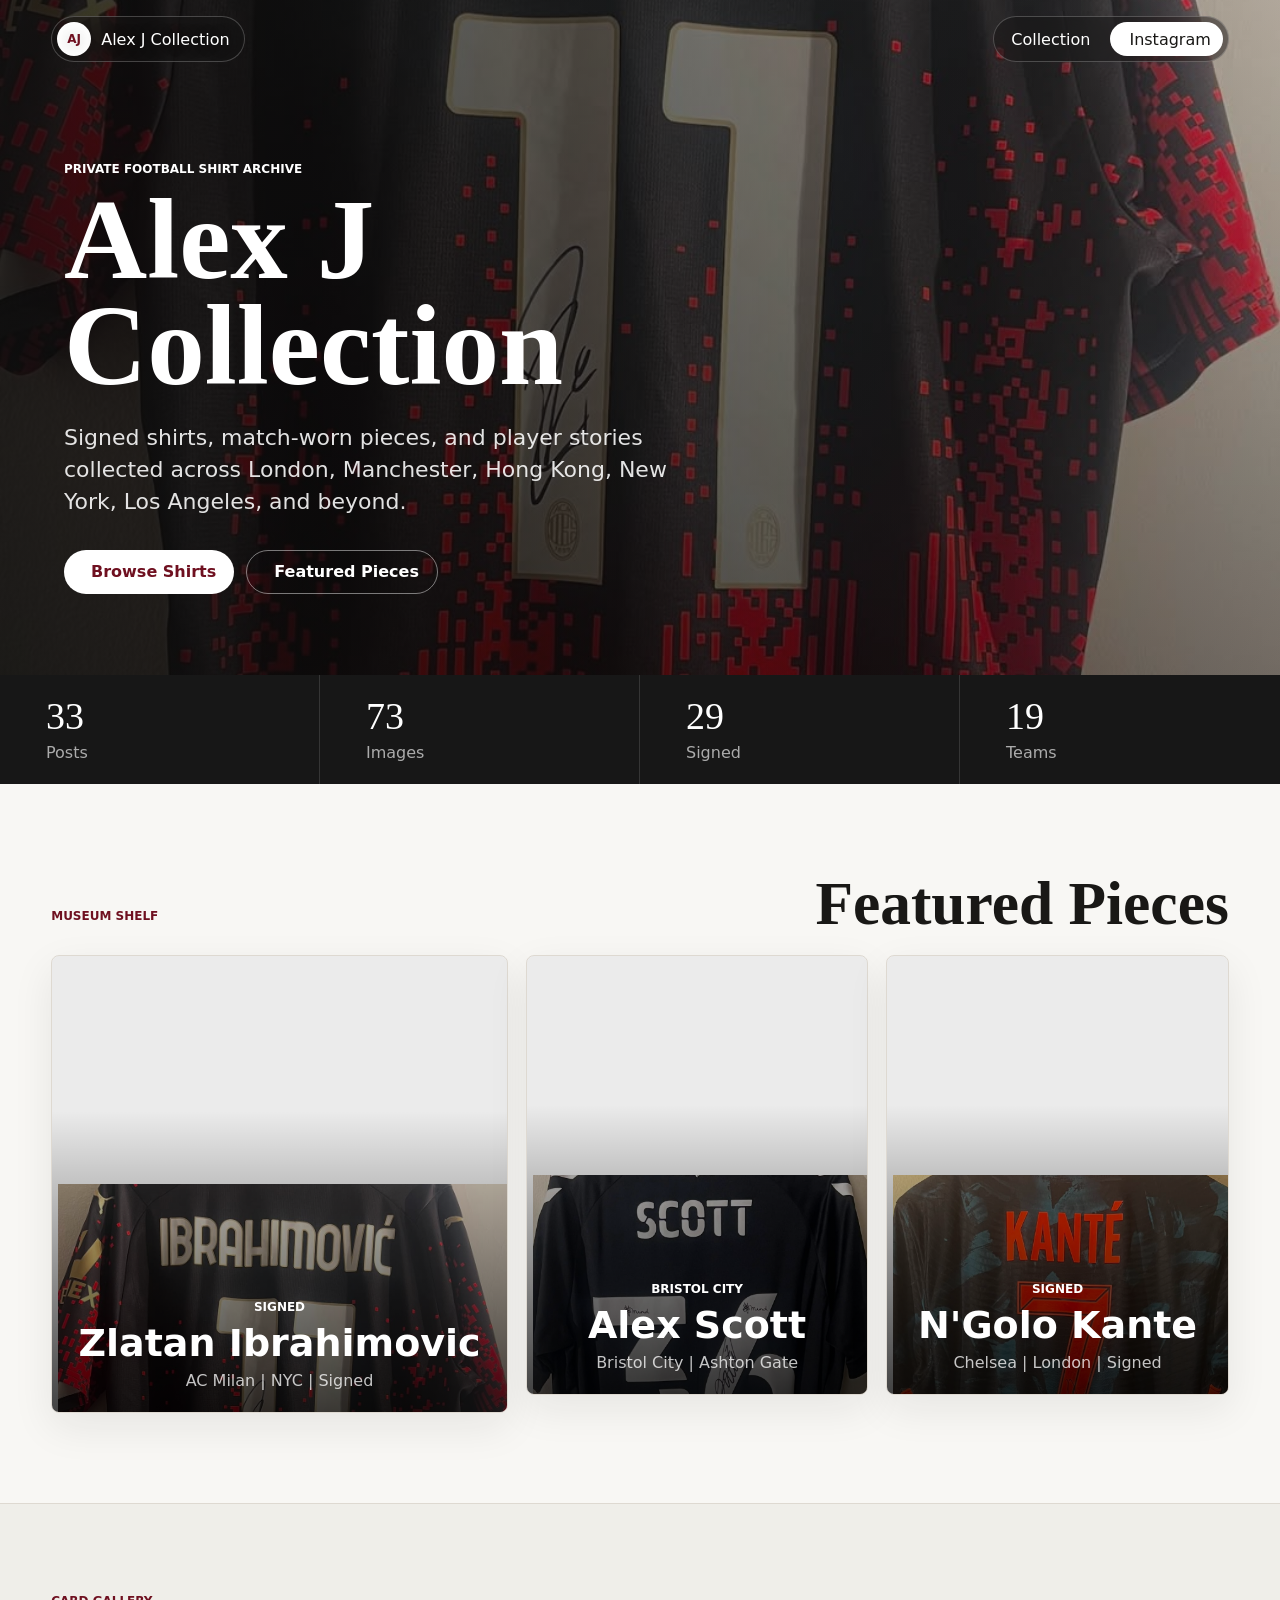
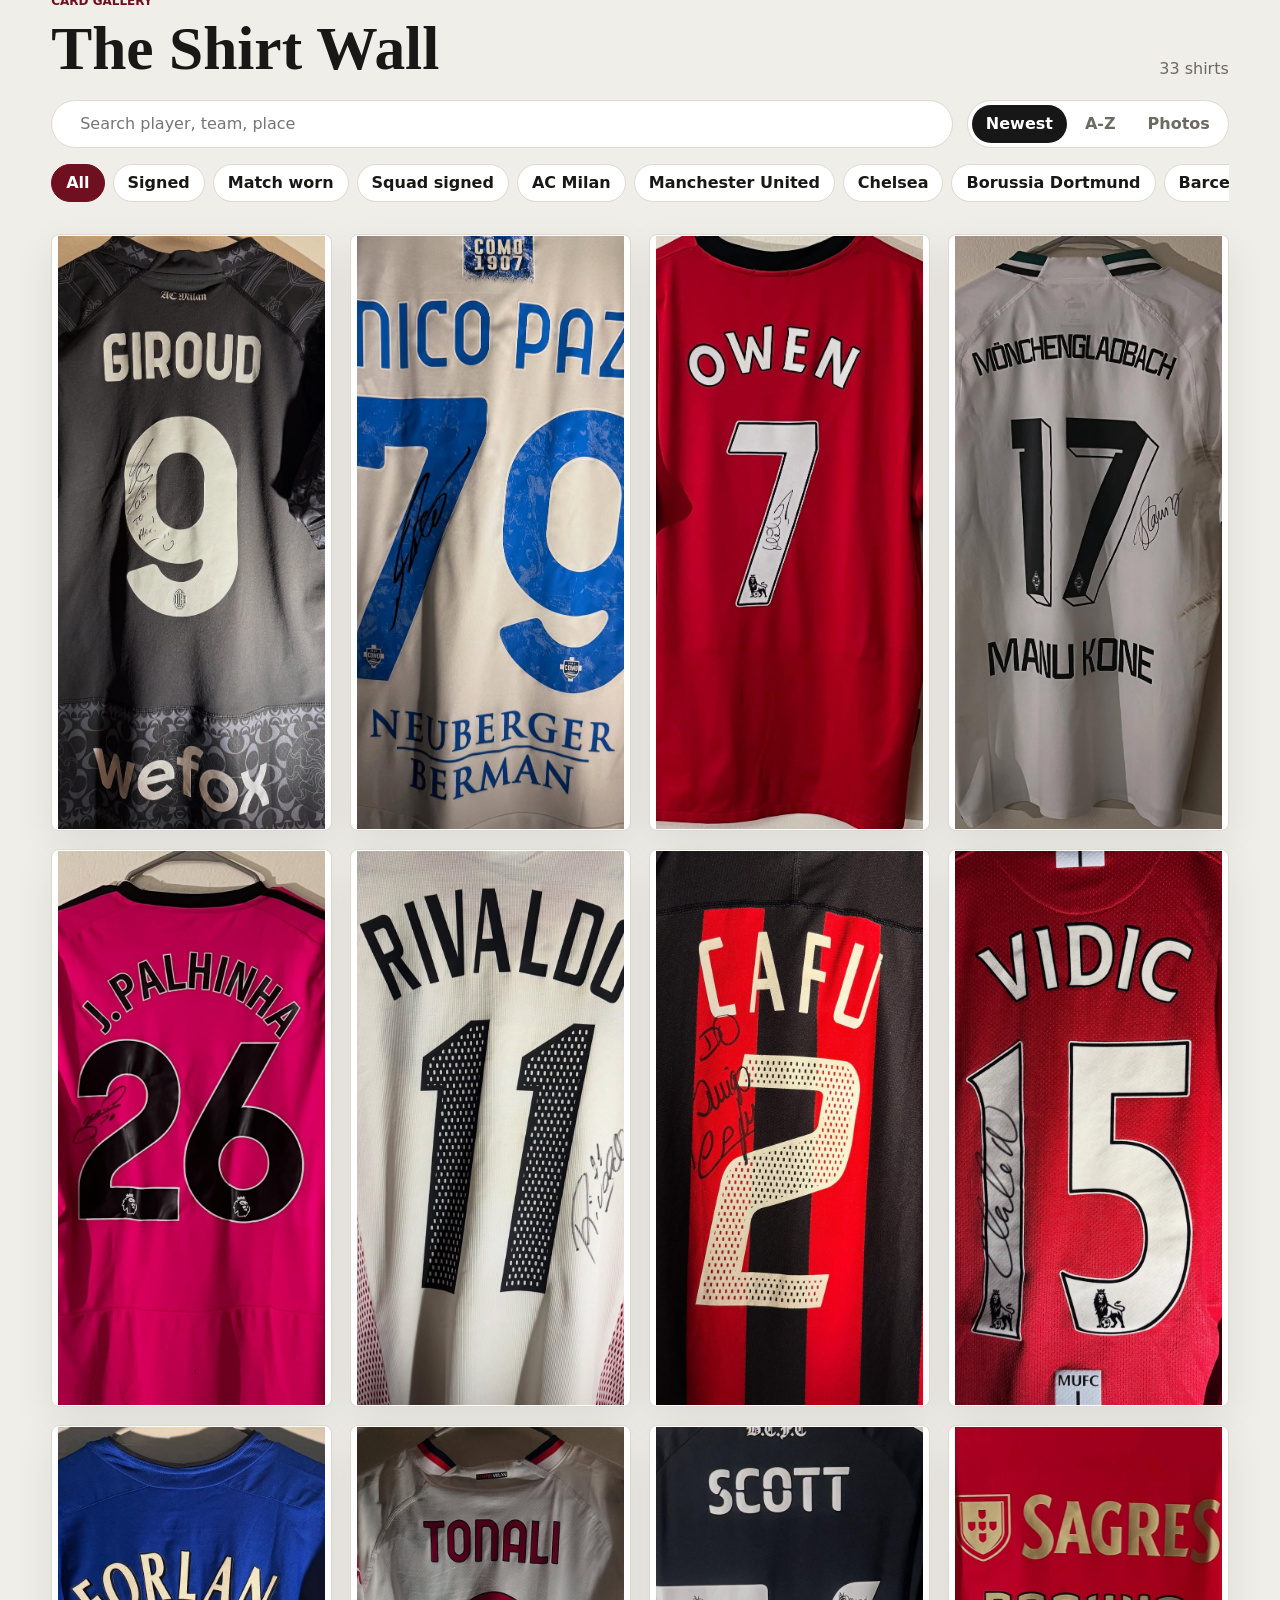
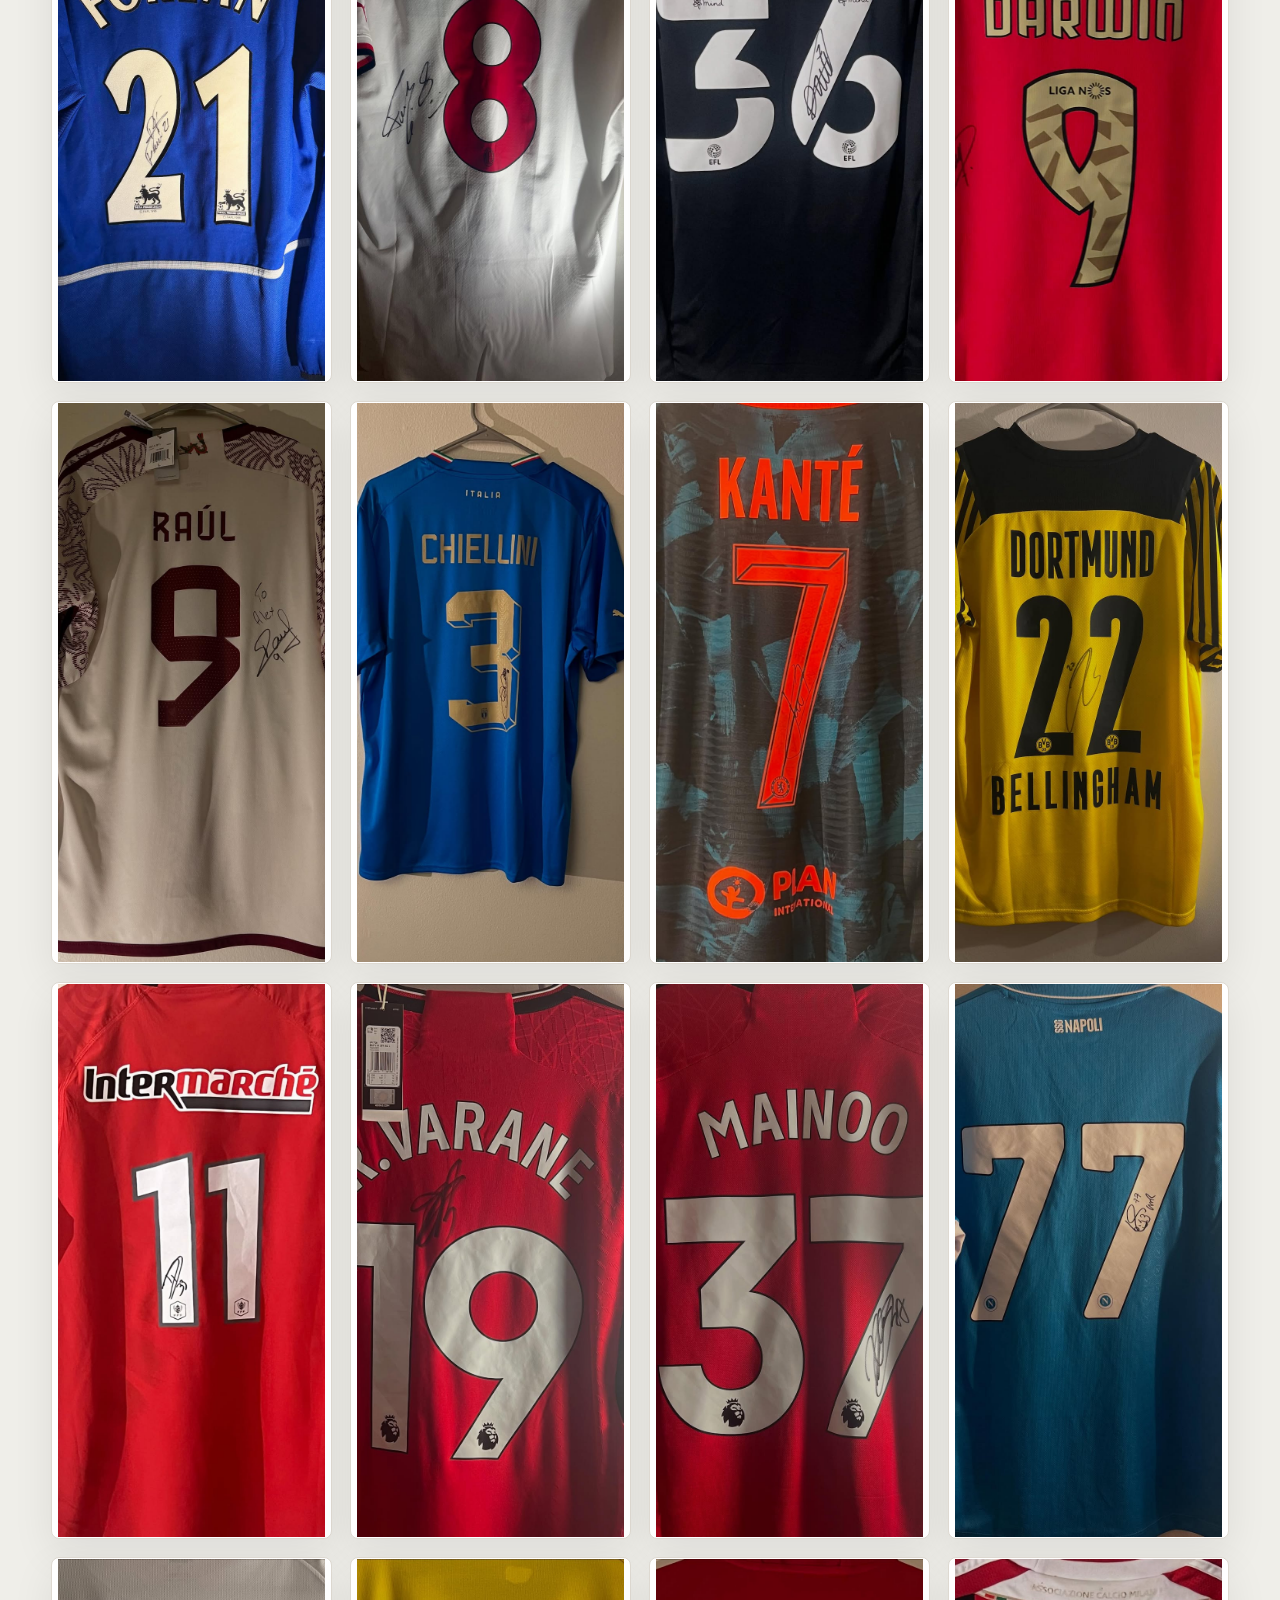
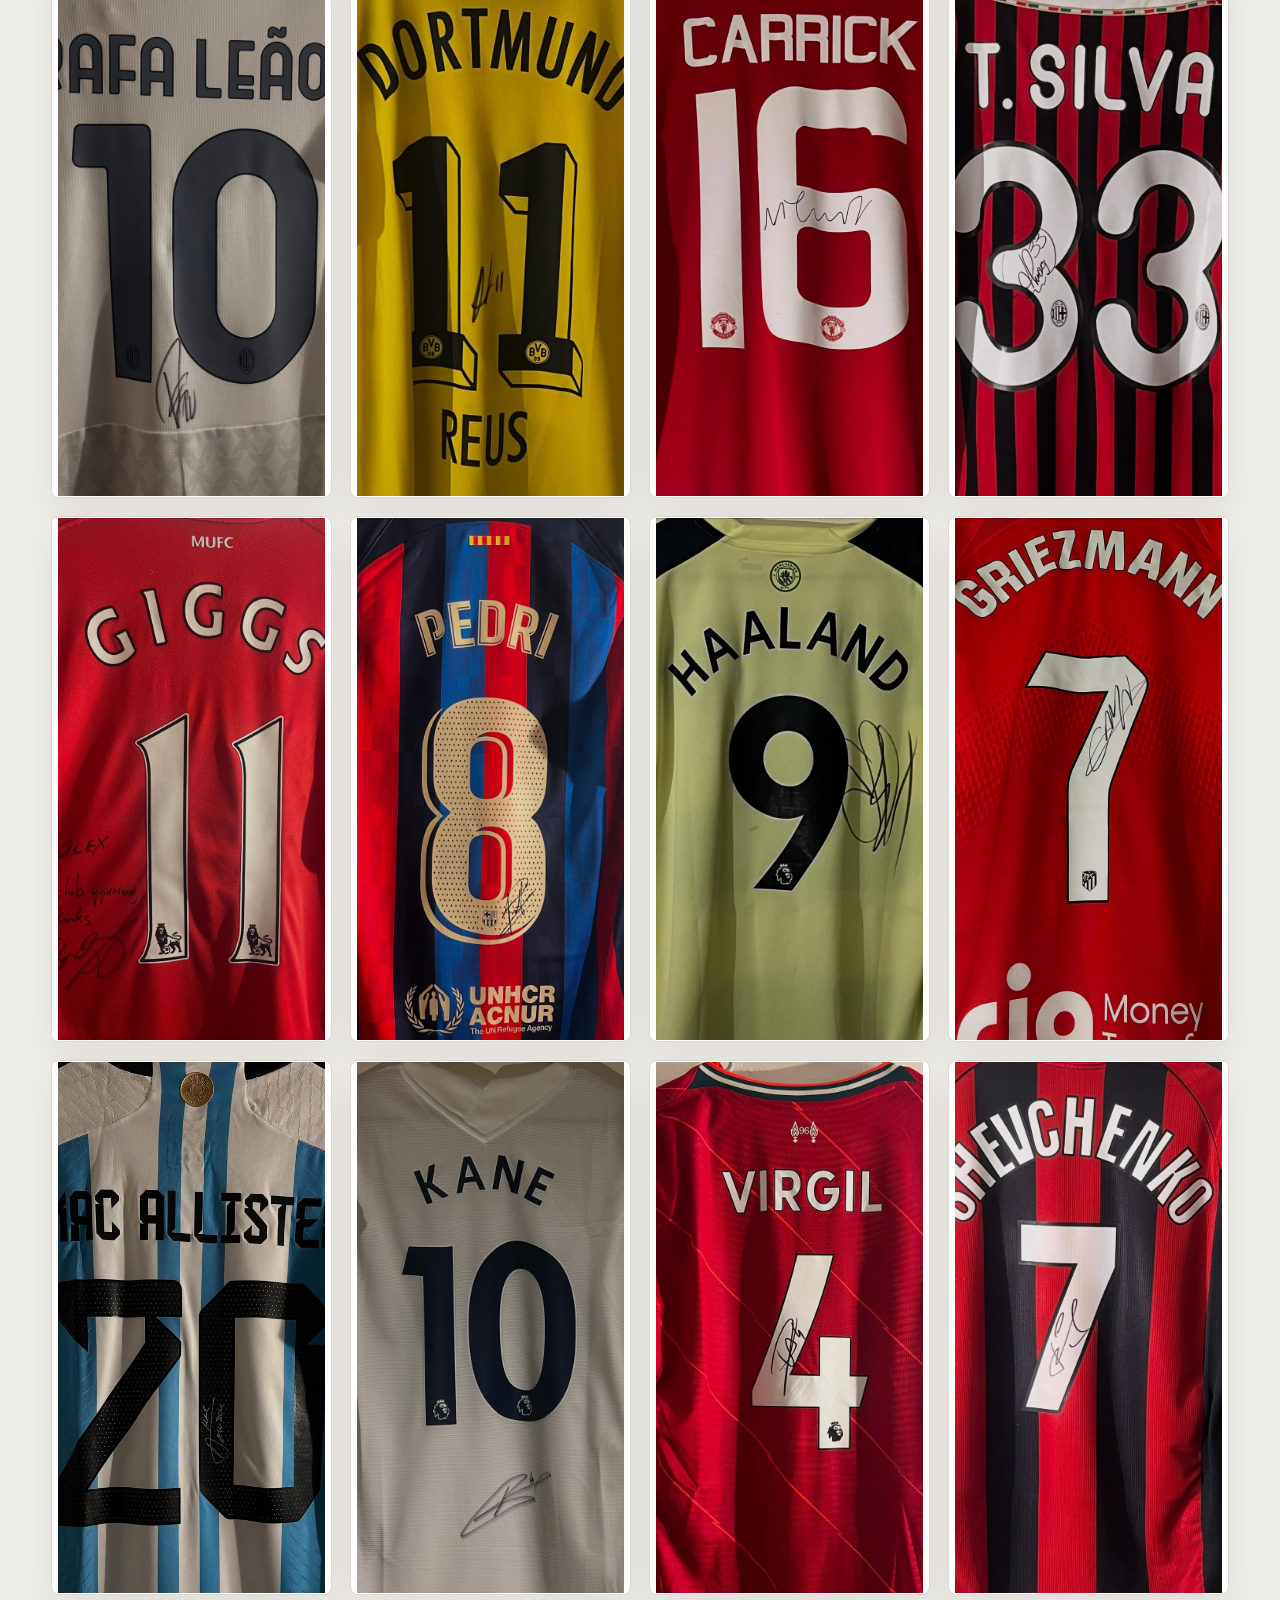
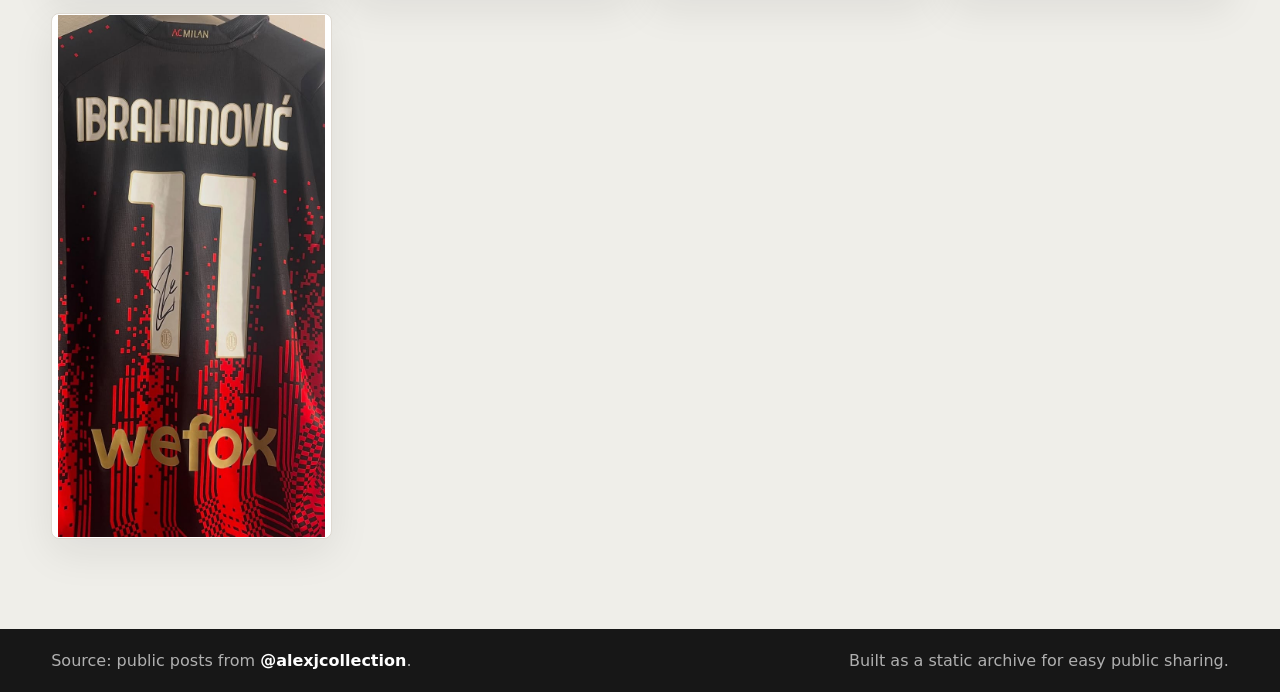
==== index.html @ 33c58940 "Add files via upload" ====
<!doctype html>
<html lang="en">
  <head>
    <meta charset="utf-8">
    <meta name="viewport" content="width=device-width, initial-scale=1">
    <title>Alex J Collection</title>
    <meta name="description" content="A private football shirt collection archive for Alex J Collection.">
    <meta name="theme-color" content="#171717">
    <meta property="og:type" content="website">
    <meta property="og:title" content="Alex J Collection | Football Shirt Archive">
    <meta property="og:description" content="Signed shirts, match-worn pieces, and player stories from Alex J Collection.">
    <meta property="og:image" content="assets/media/DGNKPgGOX6g-01.jpg">
    <meta name="twitter:card" content="summary_large_image">
    <meta name="twitter:title" content="Alex J Collection | Football Shirt Archive">
    <meta name="twitter:description" content="Signed shirts, match-worn pieces, and player stories from Alex J Collection.">
    <meta name="twitter:image" content="assets/media/DGNKPgGOX6g-01.jpg">
    <link rel="preconnect" href="https://unpkg.com">
    <link rel="stylesheet" href="styles.css?v=20260522d">
  </head>
  <body>
    <header class="site-header" aria-label="Site navigation">
      <a class="brand" href="#top" aria-label="Alex J Collection home">
        <span class="brand-mark">AJ</span>
        <span>Alex J Collection</span>
      </a>
      <nav class="header-actions" aria-label="Primary">
        <a href="#collection">Collection</a>
        <a class="source-link" href="https://www.instagram.com/alexjcollection/" target="_blank" rel="noreferrer">
          <i data-lucide="instagram" aria-hidden="true"></i>
          <span class="source-label">Instagram</span>
          <span class="source-short">IG</span>
        </a>
      </nav>
    </header>

    <main id="top">
      <section class="hero" aria-labelledby="hero-title">
        <img class="hero-image" src="assets/media/DGNKPgGOX6g-01.jpg" alt="Signed Zlatan Ibrahimovic AC Milan shirt">
        <div class="hero-shade" aria-hidden="true"></div>
        <div class="hero-content">
          <p class="eyebrow">Private football shirt archive</p>
          <h1 id="hero-title"><span>Alex J</span> <span>Collection</span></h1>
          <p class="hero-copy">Signed shirts, match-worn pieces, and player stories collected across London, Manchester, Hong Kong, New York, Los Angeles, and beyond.</p>
          <div class="hero-actions" aria-label="Hero actions">
            <a class="primary-action" href="#collection">
              <i data-lucide="layout-grid" aria-hidden="true"></i>
              Browse Shirts
            </a>
            <a class="secondary-action" href="#featured">
              <i data-lucide="sparkles" aria-hidden="true"></i>
              Featured Pieces
            </a>
          </div>
        </div>
      </section>

      <section class="stats-band" aria-label="Collection overview">
        <div class="stat">
          <span id="statPosts">33</span>
          <p>Posts</p>
        </div>
        <div class="stat">
          <span id="statImages">73</span>
          <p>Images</p>
        </div>
        <div class="stat">
          <span id="statSigned">0</span>
          <p>Signed</p>
        </div>
        <div class="stat">
          <span id="statClubs">0</span>
          <p>Teams</p>
        </div>
      </section>

      <section id="featured" class="featured-section" aria-labelledby="featured-title">
        <div class="section-heading">
          <p class="eyebrow">Museum shelf</p>
          <h2 id="featured-title">Featured Pieces</h2>
        </div>
        <div id="featuredGrid" class="featured-grid"></div>
      </section>

      <section id="collection" class="collection-section" aria-labelledby="collection-title">
        <div class="collection-heading">
          <div>
            <p class="eyebrow">Card gallery</p>
            <h2 id="collection-title">The Shirt Wall</h2>
          </div>
          <p id="resultCount" class="result-count"></p>
        </div>

        <div class="toolbar" aria-label="Collection filters">
          <label class="search-box" for="searchInput">
            <i data-lucide="search" aria-hidden="true"></i>
            <input id="searchInput" type="search" autocomplete="off" placeholder="Search player, team, place">
          </label>
          <div class="sort-control" aria-label="Sort collection">
            <button class="sort-button active" type="button" data-sort="newest">Newest</button>
            <button class="sort-button" type="button" data-sort="player">A-Z</button>
            <button class="sort-button" type="button" data-sort="photos">Photos</button>
          </div>
        </div>

        <div id="filterRail" class="filter-rail" aria-label="Filter by tag"></div>
        <div id="cardsGrid" class="cards-grid" aria-live="polite"></div>
      </section>
    </main>

    <footer class="site-footer">
      <p>Source: public posts from <a href="https://www.instagram.com/alexjcollection/" target="_blank" rel="noreferrer">@alexjcollection</a>.</p>
      <p>Built as a static archive for easy public sharing.</p>
    </footer>

    <dialog id="detailDialog" class="detail-dialog" aria-labelledby="dialogTitle">
      <button class="dialog-close" type="button" aria-label="Close detail">
        <i data-lucide="x" aria-hidden="true"></i>
      </button>
      <div class="dialog-layout">
        <div class="dialog-gallery">
          <button class="gallery-button previous" type="button" aria-label="Previous image">
            <i data-lucide="chevron-left" aria-hidden="true"></i>
          </button>
          <img id="dialogImage" src="" alt="">
          <button class="gallery-button next" type="button" aria-label="Next image">
            <i data-lucide="chevron-right" aria-hidden="true"></i>
          </button>
          <div id="thumbRail" class="thumb-rail" aria-label="Image thumbnails"></div>
        </div>
        <article class="dialog-copy">
          <p id="dialogDate" class="eyebrow"></p>
          <h2 id="dialogTitle"></h2>
          <p id="dialogMeta" class="dialog-meta"></p>
          <p id="dialogCaption" class="dialog-caption"></p>
          <div id="dialogTags" class="tag-list"></div>
          <a id="dialogLink" class="primary-action dark" href="#" target="_blank" rel="noreferrer">
            <i data-lucide="external-link" aria-hidden="true"></i>
            Open Original Post
          </a>
        </article>
      </div>
    </dialog>

    <script src="https://unpkg.com/lucide@latest/dist/umd/lucide.min.js"></script>
    <script type="module" src="app.js?v=20260522d"></script>
  </body>
</html>
---- styles.css ----
:root {
  color-scheme: light;
  --paper: #f8f7f4;
  --ink: #191816;
  --muted: #6d6a63;
  --line: #ded9d1;
  --panel: #ffffff;
  --charcoal: #171717;
  --red: #9f1d2c;
  --red-dark: #6f1020;
  --green: #155e4b;
  --blue: #234c78;
  --gold: #b08537;
  --shadow: 0 20px 60px rgba(20, 20, 20, 0.13);
}

* {
  box-sizing: border-box;
}

html {
  scroll-behavior: smooth;
}

html,
body {
  overflow-x: hidden;
}

body {
  margin: 0;
  background: var(--paper);
  color: var(--ink);
  font-family: Inter, ui-sans-serif, system-ui, -apple-system, BlinkMacSystemFont, "Segoe UI", sans-serif;
  letter-spacing: 0;
}

body.dialog-open {
  overflow: hidden;
}

img {
  display: block;
  max-width: 100%;
}

button,
input,
a {
  font: inherit;
}

button,
a {
  -webkit-tap-highlight-color: transparent;
}

.site-header {
  align-items: center;
  display: flex;
  gap: 18px;
  justify-content: space-between;
  left: 0;
  padding: 16px clamp(18px, 4vw, 54px);
  position: fixed;
  right: 0;
  top: 0;
  transition: background 180ms ease, box-shadow 180ms ease;
  width: 100%;
  z-index: 20;
}

.brand,
.header-actions {
  align-items: center;
  display: flex;
}

.brand {
  background: rgba(20, 20, 20, 0.42);
  border: 1px solid rgba(255, 255, 255, 0.22);
  border-radius: 999px;
  color: #fff;
  gap: 10px;
  min-height: 46px;
  padding: 5px 14px 5px 5px;
  text-decoration: none;
  text-shadow: 0 1px 16px rgba(0, 0, 0, 0.35);
  backdrop-filter: blur(18px);
}

.brand-mark {
  align-items: center;
  background: #fff;
  border-radius: 50%;
  color: var(--red-dark);
  display: inline-flex;
  font-size: 12px;
  font-weight: 900;
  height: 34px;
  justify-content: center;
  letter-spacing: 0;
  width: 34px;
}

.header-actions {
  background: rgba(20, 20, 20, 0.42);
  border: 1px solid rgba(255, 255, 255, 0.22);
  border-radius: 999px;
  gap: 8px;
  padding: 5px;
  backdrop-filter: blur(18px);
}

.header-actions a {
  align-items: center;
  border-radius: 999px;
  color: #fff;
  display: inline-flex;
  gap: 7px;
  min-height: 34px;
  padding: 0 12px;
  text-decoration: none;
  white-space: nowrap;
}

.header-actions svg,
.primary-action svg,
.secondary-action svg,
.search-box svg,
.dialog-close svg,
.gallery-button svg {
  height: 18px;
  width: 18px;
}

.source-link {
  background: #fff;
  color: var(--ink) !important;
}

.source-short {
  display: none;
}

.site-header.is-scrolled {
  background: rgba(248, 247, 244, 0.86);
  box-shadow: 0 10px 34px rgba(20, 20, 20, 0.08);
  backdrop-filter: blur(18px);
}

.site-header.is-scrolled .brand {
  background: rgba(255, 255, 255, 0.84);
  border-color: var(--line);
  color: var(--ink);
  text-shadow: none;
}

.site-header.is-scrolled .brand-mark {
  background: var(--red-dark);
  color: #fff;
}

.site-header.is-scrolled .header-actions {
  background: rgba(255, 255, 255, 0.84);
  border-color: var(--line);
}

.site-header.is-scrolled .header-actions a {
  color: var(--ink);
}

.site-header.is-scrolled .source-link {
  background: var(--charcoal);
  color: #fff !important;
}

.hero {
  min-height: 74vh;
  overflow: hidden;
  position: relative;
}

.hero-image {
  height: 100%;
  inset: 0;
  object-fit: cover;
  object-position: center;
  position: absolute;
  width: 100%;
}

.hero-shade {
  background:
    linear-gradient(90deg, rgba(11, 12, 12, 0.82) 0%, rgba(11, 12, 12, 0.58) 42%, rgba(11, 12, 12, 0.18) 100%),
    linear-gradient(0deg, rgba(11, 12, 12, 0.42), rgba(11, 12, 12, 0.08));
  inset: 0;
  position: absolute;
}

.hero-content {
  color: #fff;
  max-width: 760px;
  padding: clamp(118px, 18vh, 190px) clamp(22px, 5vw, 72px) clamp(52px, 9vh, 94px);
  position: relative;
  width: 100%;
  z-index: 1;
}

.eyebrow {
  color: inherit;
  font-size: 12px;
  font-weight: 800;
  letter-spacing: 0;
  margin: 0 0 10px;
  text-transform: uppercase;
}

.hero h1 {
  font-family: Georgia, "Times New Roman", serif;
  font-size: clamp(52px, 9vw, 118px);
  font-weight: 700;
  letter-spacing: 0;
  line-height: 0.92;
  margin: 0;
  max-width: 720px;
}

.hero h1 span {
  display: block;
}

.hero-copy {
  color: rgba(255, 255, 255, 0.88);
  font-size: clamp(17px, 2.2vw, 22px);
  line-height: 1.45;
  margin: 24px 0 0;
  max-width: 650px;
}

.hero-actions {
  display: flex;
  flex-wrap: wrap;
  gap: 12px;
  margin-top: 32px;
}

.primary-action,
.secondary-action {
  align-items: center;
  border-radius: 999px;
  display: inline-flex;
  font-weight: 800;
  gap: 9px;
  justify-content: center;
  min-height: 44px;
  padding: 0 18px;
  text-decoration: none;
}

.primary-action {
  background: #fff;
  color: var(--red-dark);
}

.primary-action.dark {
  background: var(--charcoal);
  color: #fff;
  margin-top: 18px;
  width: fit-content;
}

.secondary-action {
  border: 1px solid rgba(255, 255, 255, 0.45);
  color: #fff;
}

.stats-band {
  background: var(--charcoal);
  color: #fff;
  display: grid;
  grid-template-columns: repeat(4, 1fr);
  min-height: 106px;
}

.stat {
  border-right: 1px solid rgba(255, 255, 255, 0.13);
  padding: 22px clamp(18px, 4vw, 46px);
}

.stat:last-child {
  border-right: 0;
}

.stat span {
  color: #fff;
  display: block;
  font-family: Georgia, "Times New Roman", serif;
  font-size: 38px;
  line-height: 1;
}

.stat p {
  color: rgba(255, 255, 255, 0.64);
  margin: 8px 0 0;
}

.featured-section,
.collection-section {
  padding: clamp(52px, 7vw, 90px) clamp(18px, 4vw, 54px);
}

.section-heading,
.collection-heading {
  align-items: end;
  display: flex;
  gap: 22px;
  justify-content: space-between;
  margin: 0 auto 22px;
  max-width: 1260px;
}

.section-heading .eyebrow,
.collection-heading .eyebrow {
  color: var(--red-dark);
}

h2 {
  font-family: Georgia, "Times New Roman", serif;
  font-size: clamp(34px, 4.8vw, 64px);
  line-height: 0.98;
  margin: 0;
}

.featured-grid {
  display: grid;
  gap: 18px;
  grid-template-columns: 1.2fr 0.9fr 0.9fr;
  margin: 0 auto;
  max-width: 1260px;
}

.featured-card,
.shirt-card {
  background: var(--panel);
  border: 1px solid var(--line);
  border-radius: 8px;
  box-shadow: 0 14px 42px rgba(25, 24, 22, 0.08);
  cursor: pointer;
  overflow: hidden;
  position: relative;
  transition: transform 180ms ease, box-shadow 180ms ease, border-color 180ms ease;
}

.featured-card:hover,
.shirt-card:hover,
.featured-card:focus-visible,
.shirt-card:focus-visible {
  border-color: rgba(159, 29, 44, 0.45);
  box-shadow: var(--shadow);
  transform: translateY(-3px);
}

.featured-card {
  min-height: 440px;
}

.featured-card:first-child {
  grid-row: span 2;
}

.featured-card img {
  height: 100%;
  object-fit: cover;
  position: absolute;
  width: 100%;
}

.featured-overlay {
  background: linear-gradient(0deg, rgba(0, 0, 0, 0.74), rgba(0, 0, 0, 0.08) 66%);
  color: #fff;
  inset: 0;
  padding: 22px;
  position: absolute;
  display: flex;
  flex-direction: column;
  justify-content: end;
}

.featured-overlay h3 {
  font-size: clamp(24px, 3.2vw, 38px);
  letter-spacing: 0;
  line-height: 1.03;
  margin: 0;
}

.featured-overlay p {
  color: rgba(255, 255, 255, 0.76);
  margin: 8px 0 0;
}

.collection-section {
  background: #efeee9;
  border-top: 1px solid var(--line);
}

.result-count {
  color: var(--muted);
  margin: 0;
}

.toolbar {
  align-items: center;
  display: grid;
  gap: 14px;
  grid-template-columns: minmax(240px, 1fr) auto;
  margin: 0 auto 16px;
  max-width: 1260px;
}

.search-box {
  align-items: center;
  background: #fff;
  border: 1px solid var(--line);
  border-radius: 999px;
  display: flex;
  gap: 10px;
  min-height: 48px;
  padding: 0 16px;
}

.search-box svg {
  color: var(--muted);
  flex: 0 0 auto;
}

.search-box input {
  background: transparent;
  border: 0;
  color: var(--ink);
  min-width: 0;
  outline: 0;
  width: 100%;
}

.sort-control {
  background: #fff;
  border: 1px solid var(--line);
  border-radius: 999px;
  display: flex;
  gap: 4px;
  padding: 4px;
}

.sort-button,
.filter-chip {
  border: 0;
  cursor: pointer;
  font-weight: 800;
}

.sort-button {
  background: transparent;
  border-radius: 999px;
  color: var(--muted);
  min-height: 38px;
  padding: 0 14px;
  white-space: nowrap;
}

.sort-button.active {
  background: var(--charcoal);
  color: #fff;
}

.filter-rail {
  display: flex;
  gap: 8px;
  margin: 0 auto 24px;
  max-width: 1260px;
  overflow-x: auto;
  padding-bottom: 8px;
  scrollbar-width: thin;
}

.filter-chip {
  background: #fff;
  border: 1px solid var(--line);
  border-radius: 999px;
  color: var(--ink);
  flex: 0 0 auto;
  min-height: 38px;
  padding: 0 14px;
}

.filter-chip.active {
  background: var(--red-dark);
  border-color: var(--red-dark);
  color: #fff;
}

.cards-grid {
  display: grid;
  gap: 18px;
  grid-template-columns: repeat(4, minmax(0, 1fr));
  margin: 0 auto;
  max-width: 1260px;
}

.shirt-card {
  text-align: left;
}

.card-image {
  aspect-ratio: 4 / 5;
  background: #ddd;
  overflow: hidden;
}

.card-image img {
  height: 100%;
  object-fit: cover;
  width: 100%;
}

.card-copy {
  display: grid;
  gap: 10px;
  min-height: 188px;
  padding: 16px;
}

.card-kicker {
  align-items: center;
  color: var(--muted);
  display: flex;
  font-size: 12px;
  font-weight: 800;
  justify-content: space-between;
  text-transform: uppercase;
}

.card-copy h3 {
  font-size: 20px;
  line-height: 1.1;
  margin: 0;
  overflow-wrap: anywhere;
}

.card-meta {
  color: var(--muted);
  line-height: 1.35;
  margin: 0;
  min-height: 38px;
}

.tag-list {
  display: flex;
  flex-wrap: wrap;
  gap: 6px;
}

.tag {
  background: rgba(35, 76, 120, 0.1);
  border: 1px solid rgba(35, 76, 120, 0.18);
  border-radius: 999px;
  color: var(--blue);
  font-size: 12px;
  font-weight: 800;
  line-height: 1;
  padding: 7px 9px;
}

.tag.signed {
  background: rgba(159, 29, 44, 0.09);
  border-color: rgba(159, 29, 44, 0.22);
  color: var(--red-dark);
}

.tag.match {
  background: rgba(21, 94, 75, 0.09);
  border-color: rgba(21, 94, 75, 0.22);
  color: var(--green);
}

.detail-dialog {
  background: #fff;
  border: 0;
  border-radius: 8px;
  box-shadow: 0 30px 90px rgba(0, 0, 0, 0.28);
  color: var(--ink);
  max-height: min(860px, calc(100vh - 34px));
  max-width: min(1120px, calc(100vw - 34px));
  overflow: hidden;
  padding: 0;
  width: 100%;
}

.detail-dialog::backdrop {
  background: rgba(10, 10, 10, 0.65);
}

.dialog-close {
  align-items: center;
  background: rgba(255, 255, 255, 0.94);
  border: 1px solid var(--line);
  border-radius: 50%;
  color: var(--ink);
  cursor: pointer;
  display: inline-flex;
  height: 40px;
  justify-content: center;
  position: absolute;
  right: 14px;
  top: 14px;
  width: 40px;
  z-index: 4;
}

.dialog-layout {
  display: grid;
  grid-template-columns: minmax(0, 1.1fr) minmax(320px, 0.9fr);
}

.dialog-gallery {
  align-items: center;
  background: #111;
  display: flex;
  justify-content: center;
  min-height: 690px;
  overflow: hidden;
  position: relative;
}

.dialog-gallery img {
  height: 100%;
  max-height: min(760px, calc(100vh - 34px));
  object-fit: contain;
  width: 100%;
}

.gallery-button {
  align-items: center;
  background: rgba(255, 255, 255, 0.9);
  border: 0;
  border-radius: 50%;
  color: var(--ink);
  cursor: pointer;
  display: inline-flex;
  height: 42px;
  justify-content: center;
  position: absolute;
  top: 50%;
  transform: translateY(-50%);
  width: 42px;
  z-index: 3;
}

.gallery-button.previous {
  left: 14px;
}

.gallery-button.next {
  right: 14px;
}

.thumb-rail {
  bottom: 14px;
  display: flex;
  gap: 8px;
  left: 14px;
  max-width: calc(100% - 28px);
  overflow-x: auto;
  position: absolute;
  z-index: 3;
}

.thumb-rail button {
  border: 2px solid transparent;
  border-radius: 6px;
  cursor: pointer;
  height: 56px;
  min-width: 44px;
  overflow: hidden;
  padding: 0;
  width: 44px;
}

.thumb-rail button.active {
  border-color: #fff;
}

.thumb-rail img {
  height: 100%;
  object-fit: cover;
  width: 100%;
}

.dialog-copy {
  max-height: min(760px, calc(100vh - 34px));
  overflow-y: auto;
  padding: clamp(28px, 4vw, 46px);
}

.dialog-copy .eyebrow {
  color: var(--red-dark);
}

.dialog-copy h2 {
  font-size: clamp(30px, 4vw, 48px);
  line-height: 1;
  overflow-wrap: anywhere;
}

.dialog-meta {
  color: var(--muted);
  font-weight: 800;
  line-height: 1.45;
  margin: 16px 0;
}

.dialog-caption {
  color: #36342f;
  line-height: 1.62;
  white-space: pre-line;
}

.empty-state {
  align-items: center;
  border: 1px dashed var(--line);
  border-radius: 8px;
  color: var(--muted);
  display: flex;
  justify-content: center;
  min-height: 220px;
  text-align: center;
}

.site-footer {
  align-items: center;
  background: var(--charcoal);
  color: rgba(255, 255, 255, 0.66);
  display: flex;
  gap: 16px;
  justify-content: space-between;
  padding: 22px clamp(18px, 4vw, 54px);
}

.site-footer p {
  margin: 0;
}

.site-footer a {
  color: #fff;
  font-weight: 800;
  text-decoration: none;
}

@media (max-width: 1040px) {
  .featured-grid,
  .cards-grid {
    grid-template-columns: repeat(3, minmax(0, 1fr));
  }

  .featured-card:first-child {
    grid-column: span 2;
  }
}

@media (max-width: 820px) {
  .site-header {
    padding: 12px 14px;
  }

  .brand span:last-child,
  .header-actions a:first-child {
    display: none;
  }

  .source-label {
    display: none;
  }

  .source-short {
    display: inline;
  }

  .hero {
    min-height: 67vh;
  }

  .hero-content {
    padding: 106px 20px 46px;
  }

  .hero h1 {
    font-size: 58px;
  }

  .stats-band {
    grid-template-columns: repeat(2, 1fr);
  }

  .stat {
    border-bottom: 1px solid rgba(255, 255, 255, 0.13);
  }

  .featured-grid,
  .cards-grid {
    grid-template-columns: repeat(2, minmax(0, 1fr));
  }

  .featured-card:first-child {
    grid-column: span 2;
  }

  .toolbar {
    grid-template-columns: 1fr;
  }

  .sort-control {
    justify-content: space-between;
  }

  .sort-button {
    flex: 1;
  }

  .dialog-layout {
    grid-template-columns: 1fr;
  }

  .dialog-gallery {
    min-height: 54vh;
  }

  .dialog-copy {
    max-height: none;
  }
}

@media (max-width: 560px) {
  .site-header,
  .hero,
  .hero-content {
    max-width: 100vw;
  }

  .site-header {
    left: 0;
    right: auto;
    width: 100vw;
  }

  .header-actions {
    display: none;
  }

  .hero-content {
    padding-left: 20px;
    padding-right: 20px;
    width: 100vw;
  }

  .hero h1 {
    font-size: 44px;
    max-width: calc(100vw - 40px);
  }

  .hero-copy {
    font-size: 16px;
    max-width: calc(100vw - 40px);
  }

  .hero-actions {
    align-items: stretch;
    flex-direction: column;
  }

  .primary-action,
  .secondary-action {
    width: 100%;
  }

  .featured-section,
  .collection-section {
    padding-left: 14px;
    padding-right: 14px;
  }

  .section-heading,
  .collection-heading {
    align-items: start;
    flex-direction: column;
  }

  .featured-grid,
  .cards-grid {
    grid-template-columns: 1fr;
  }

  .featured-card,
  .featured-card:first-child {
    grid-column: auto;
    min-height: 410px;
  }

  .card-copy {
    min-height: 162px;
  }

  .detail-dialog {
    max-height: calc(100vh - 16px);
    max-width: calc(100vw - 16px);
  }

  .dialog-gallery {
    min-height: 48vh;
  }

  .site-footer {
    align-items: flex-start;
    flex-direction: column;
  }
}
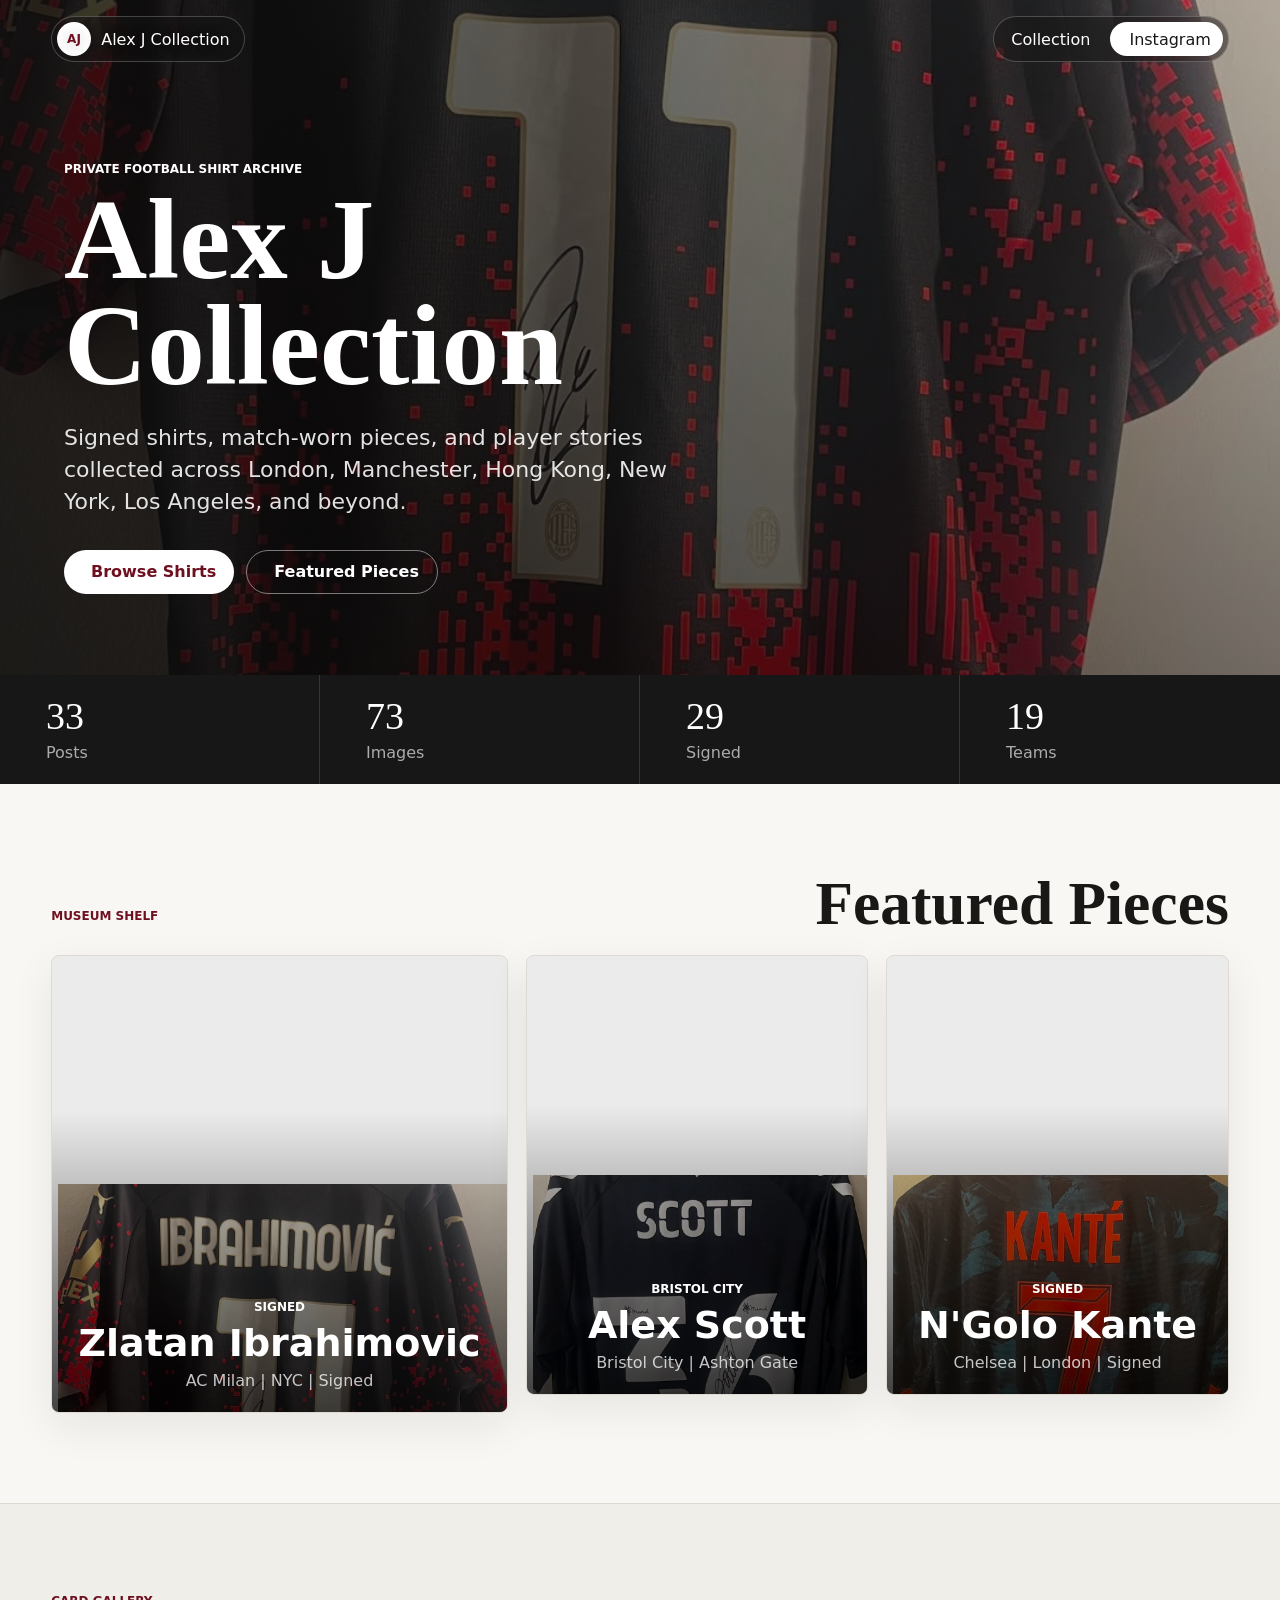
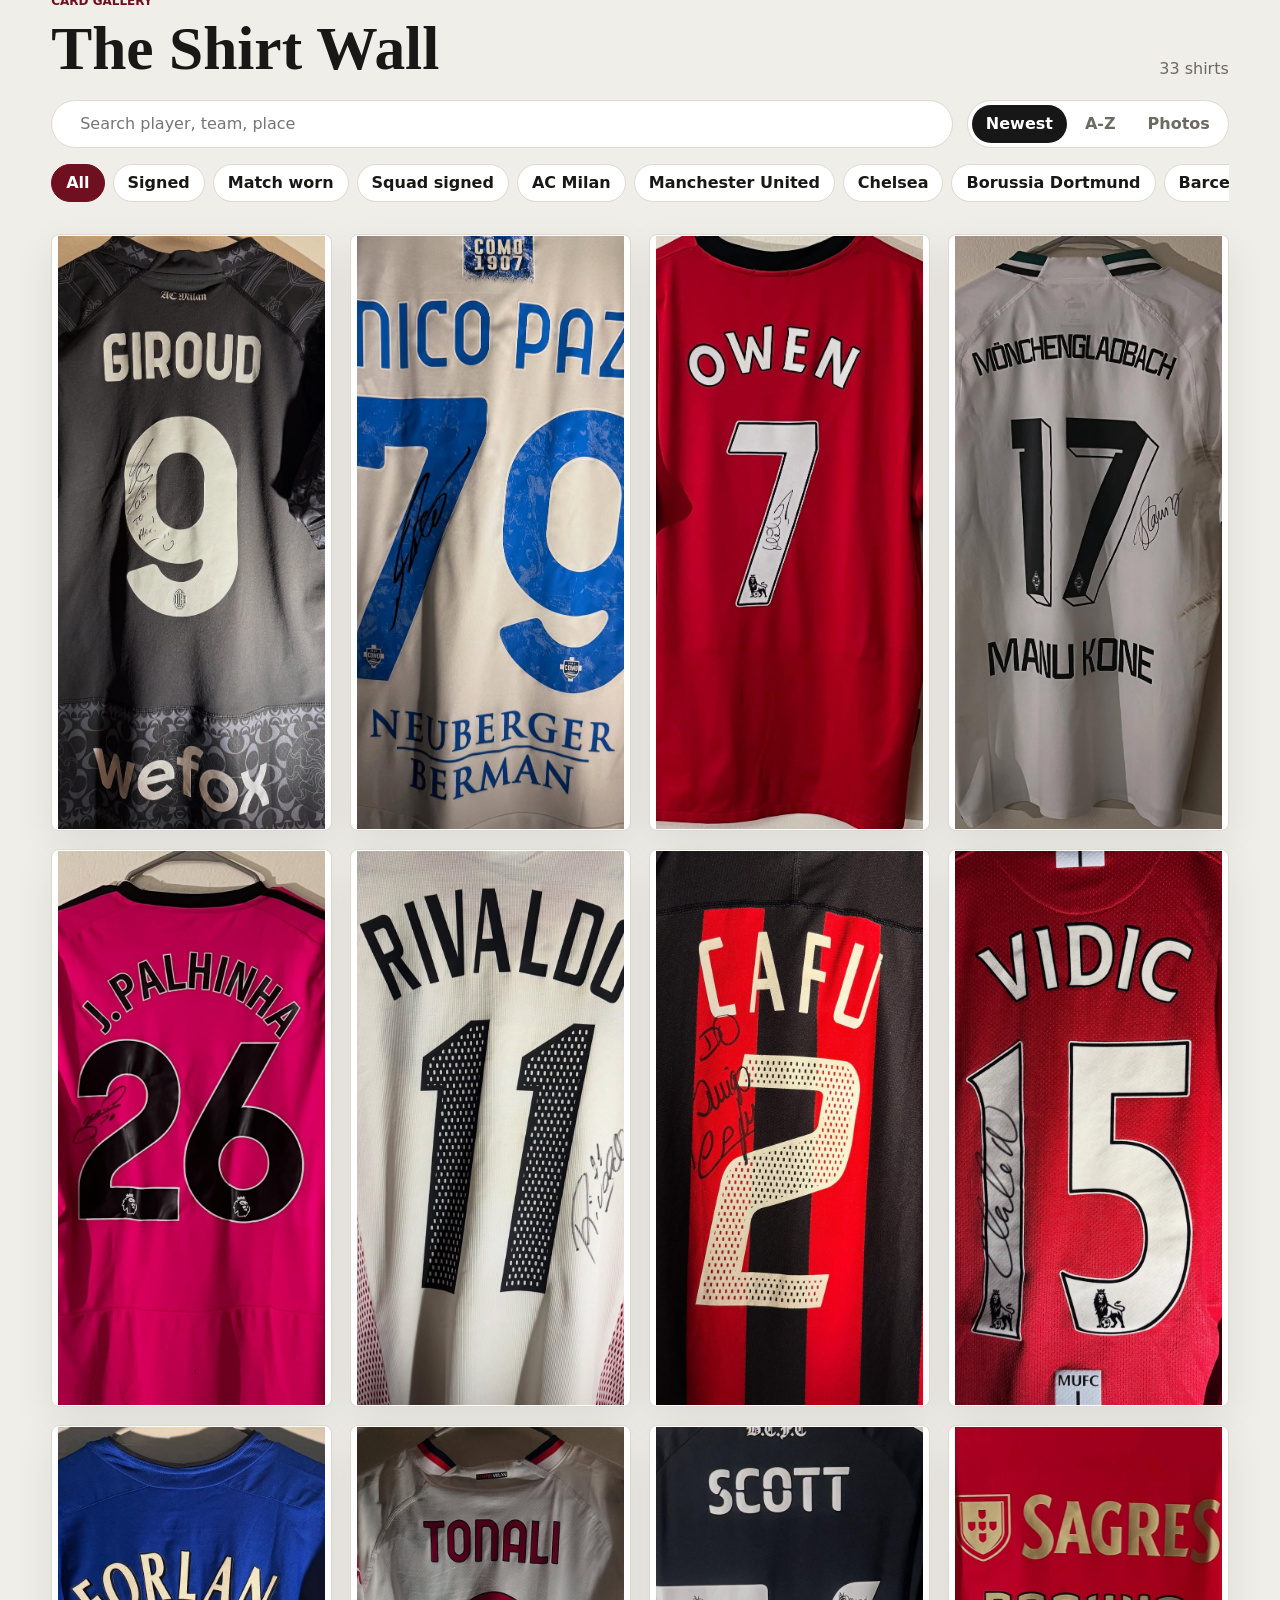
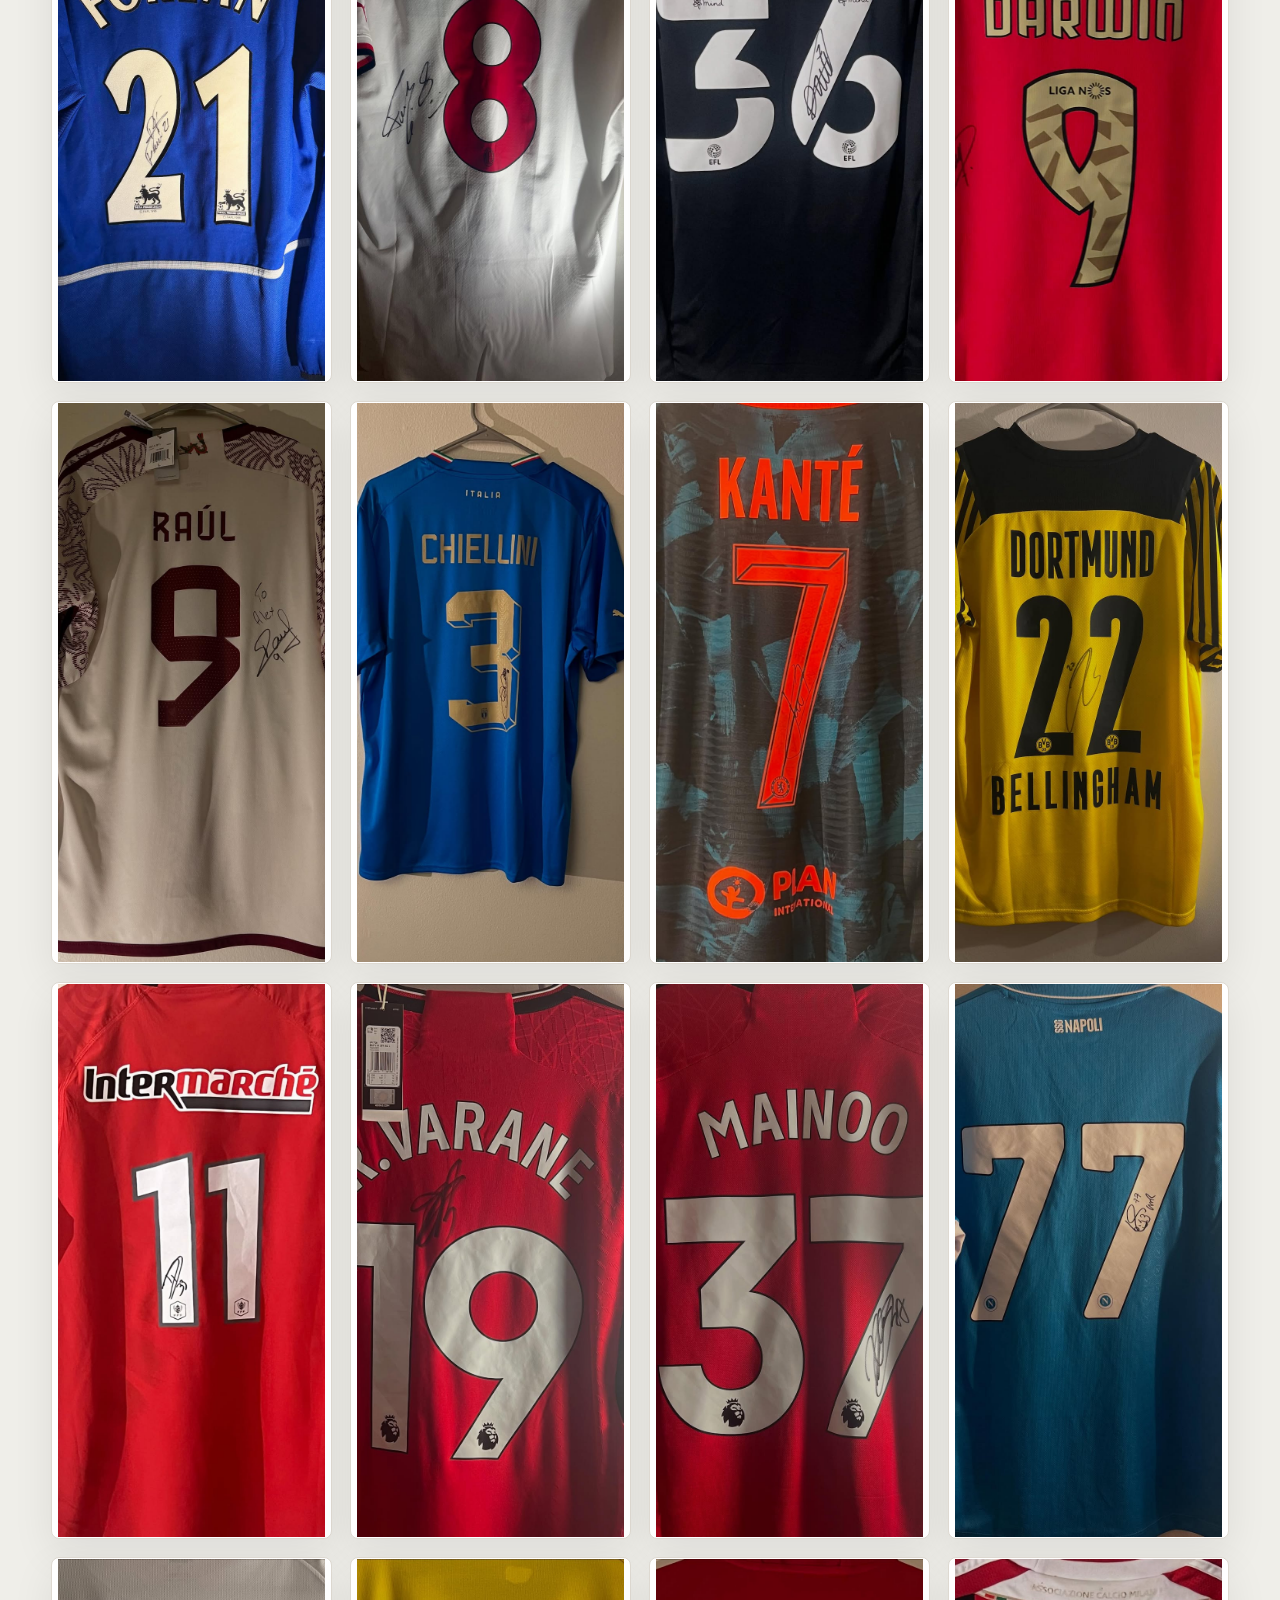
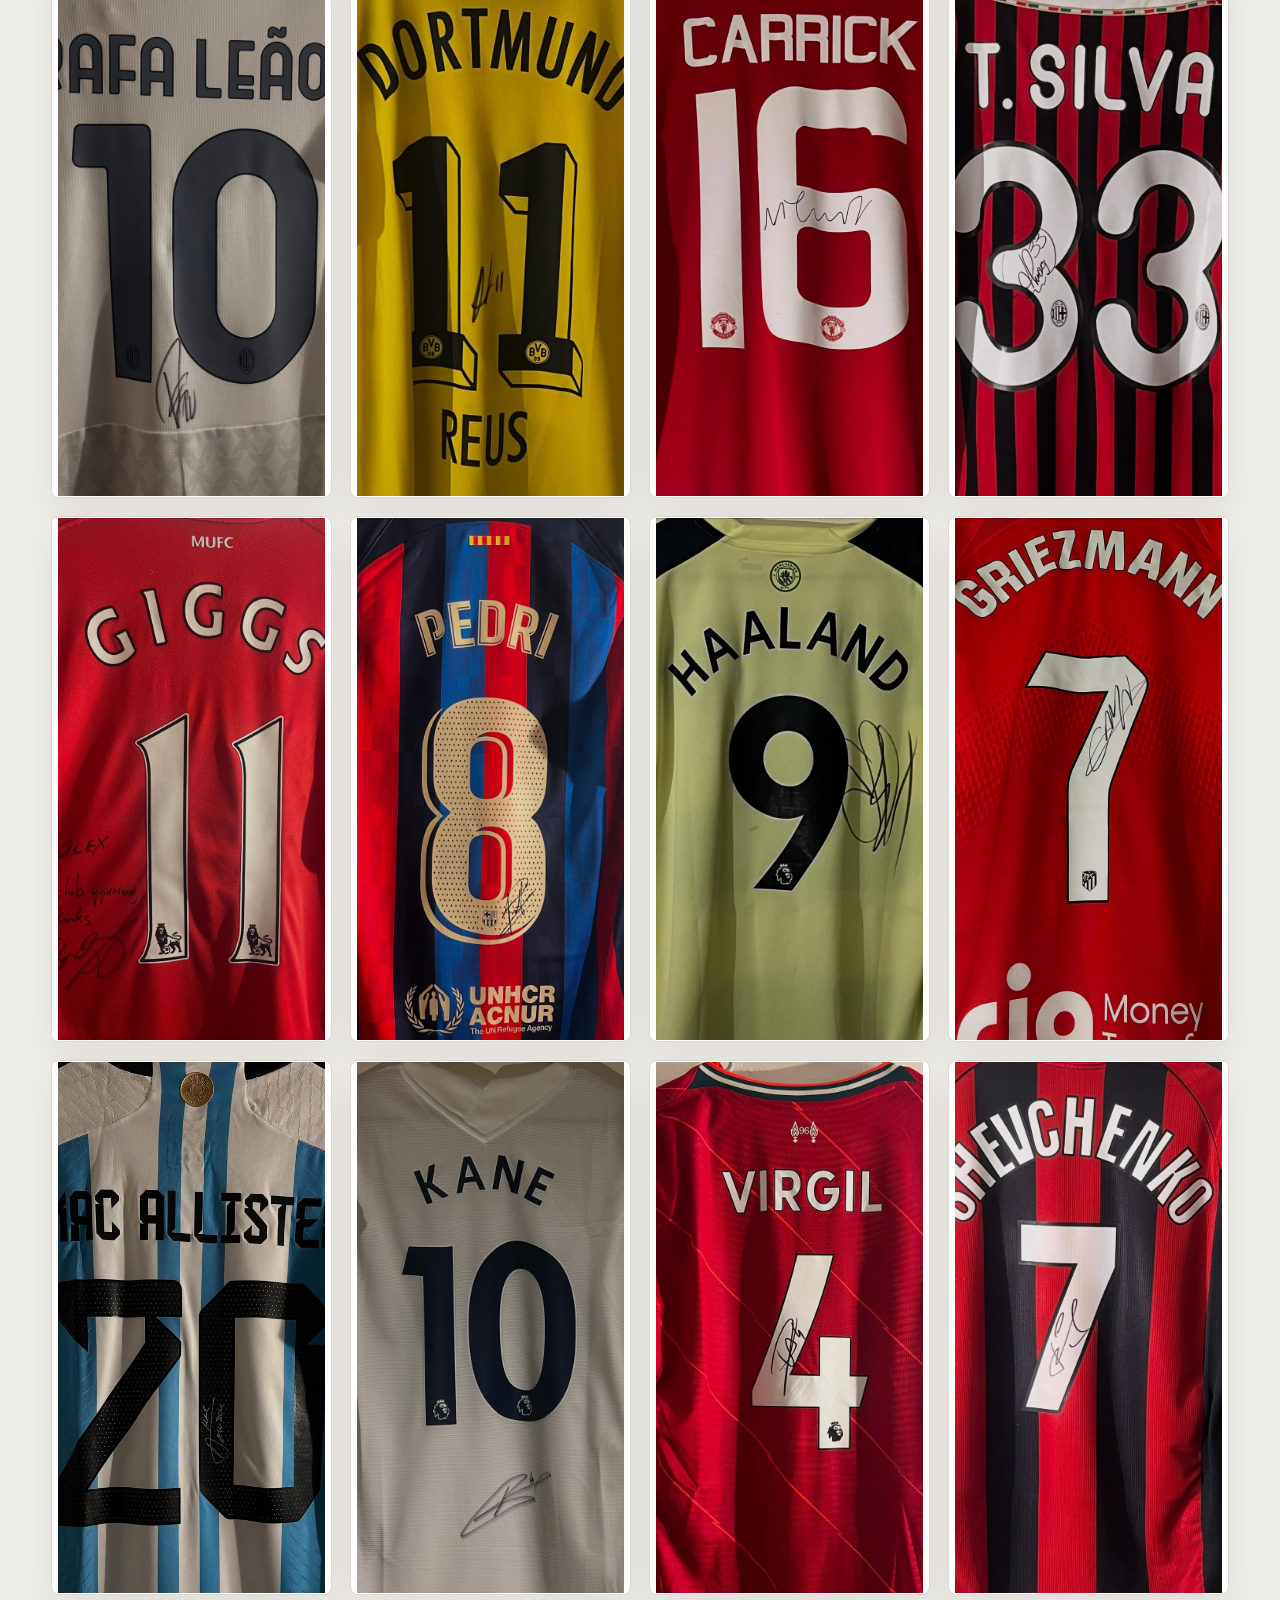
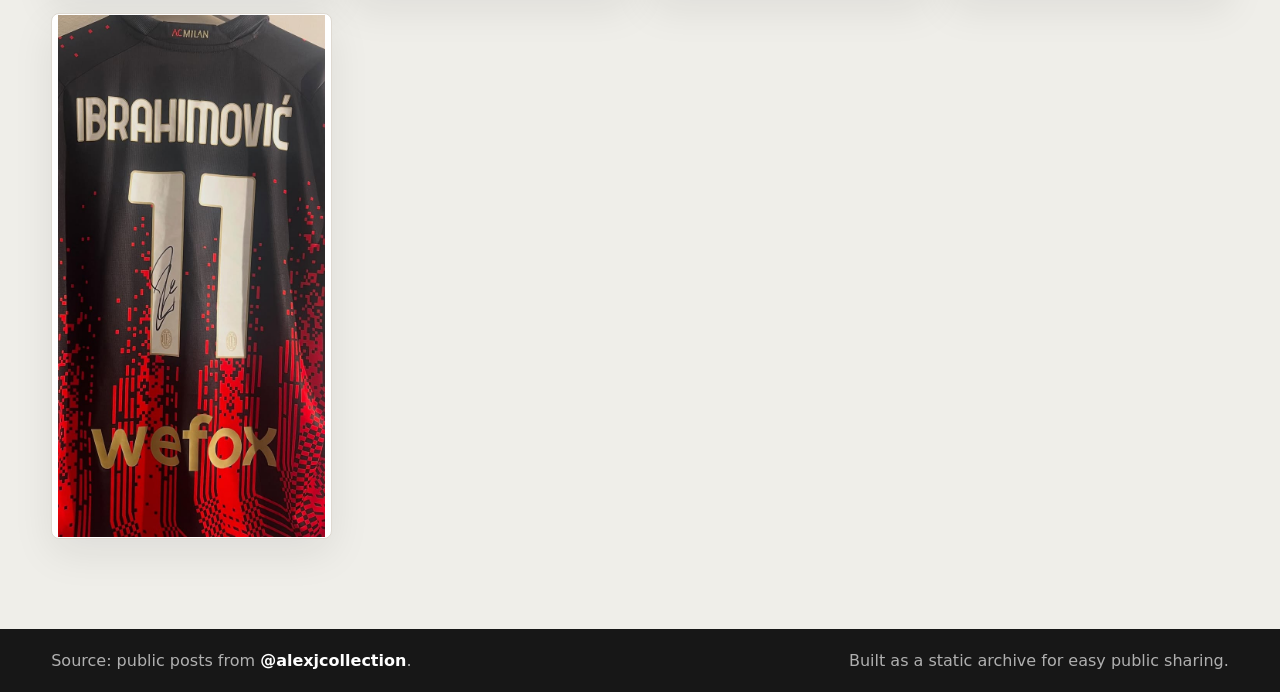
==== commit 4a3f4899: "Add files via upload" ====
--- a/index.html
+++ b/index.html
@@ -6,14 +6,23 @@
     <title>Alex J Collection</title>
     <meta name="description" content="A private football shirt collection archive for Alex J Collection.">
     <meta name="theme-color" content="#171717">
+    <link rel="canonical" href="https://supermariogotze27.github.io/alex-j-collection/">
     <meta property="og:type" content="website">
+    <meta property="og:url" content="https://supermariogotze27.github.io/alex-j-collection/">
+    <meta property="og:site_name" content="Alex J Collection">
     <meta property="og:title" content="Alex J Collection | Football Shirt Archive">
     <meta property="og:description" content="Signed shirts, match-worn pieces, and player stories from Alex J Collection.">
-    <meta property="og:image" content="assets/media/DGNKPgGOX6g-01.jpg">
+    <meta property="og:image" content="https://supermariogotze27.github.io/alex-j-collection/assets/social-preview.jpg">
+    <meta property="og:image:secure_url" content="https://supermariogotze27.github.io/alex-j-collection/assets/social-preview.jpg">
+    <meta property="og:image:type" content="image/jpeg">
+    <meta property="og:image:width" content="1200">
+    <meta property="og:image:height" content="630">
+    <meta property="og:image:alt" content="Alex J Collection football shirt archive preview">
     <meta name="twitter:card" content="summary_large_image">
     <meta name="twitter:title" content="Alex J Collection | Football Shirt Archive">
     <meta name="twitter:description" content="Signed shirts, match-worn pieces, and player stories from Alex J Collection.">
-    <meta name="twitter:image" content="assets/media/DGNKPgGOX6g-01.jpg">
+    <meta name="twitter:image" content="https://supermariogotze27.github.io/alex-j-collection/assets/social-preview.jpg">
+    <meta name="twitter:image:alt" content="Alex J Collection football shirt archive preview">
     <link rel="preconnect" href="https://unpkg.com">
     <link rel="stylesheet" href="styles.css?v=20260522d">
   </head>
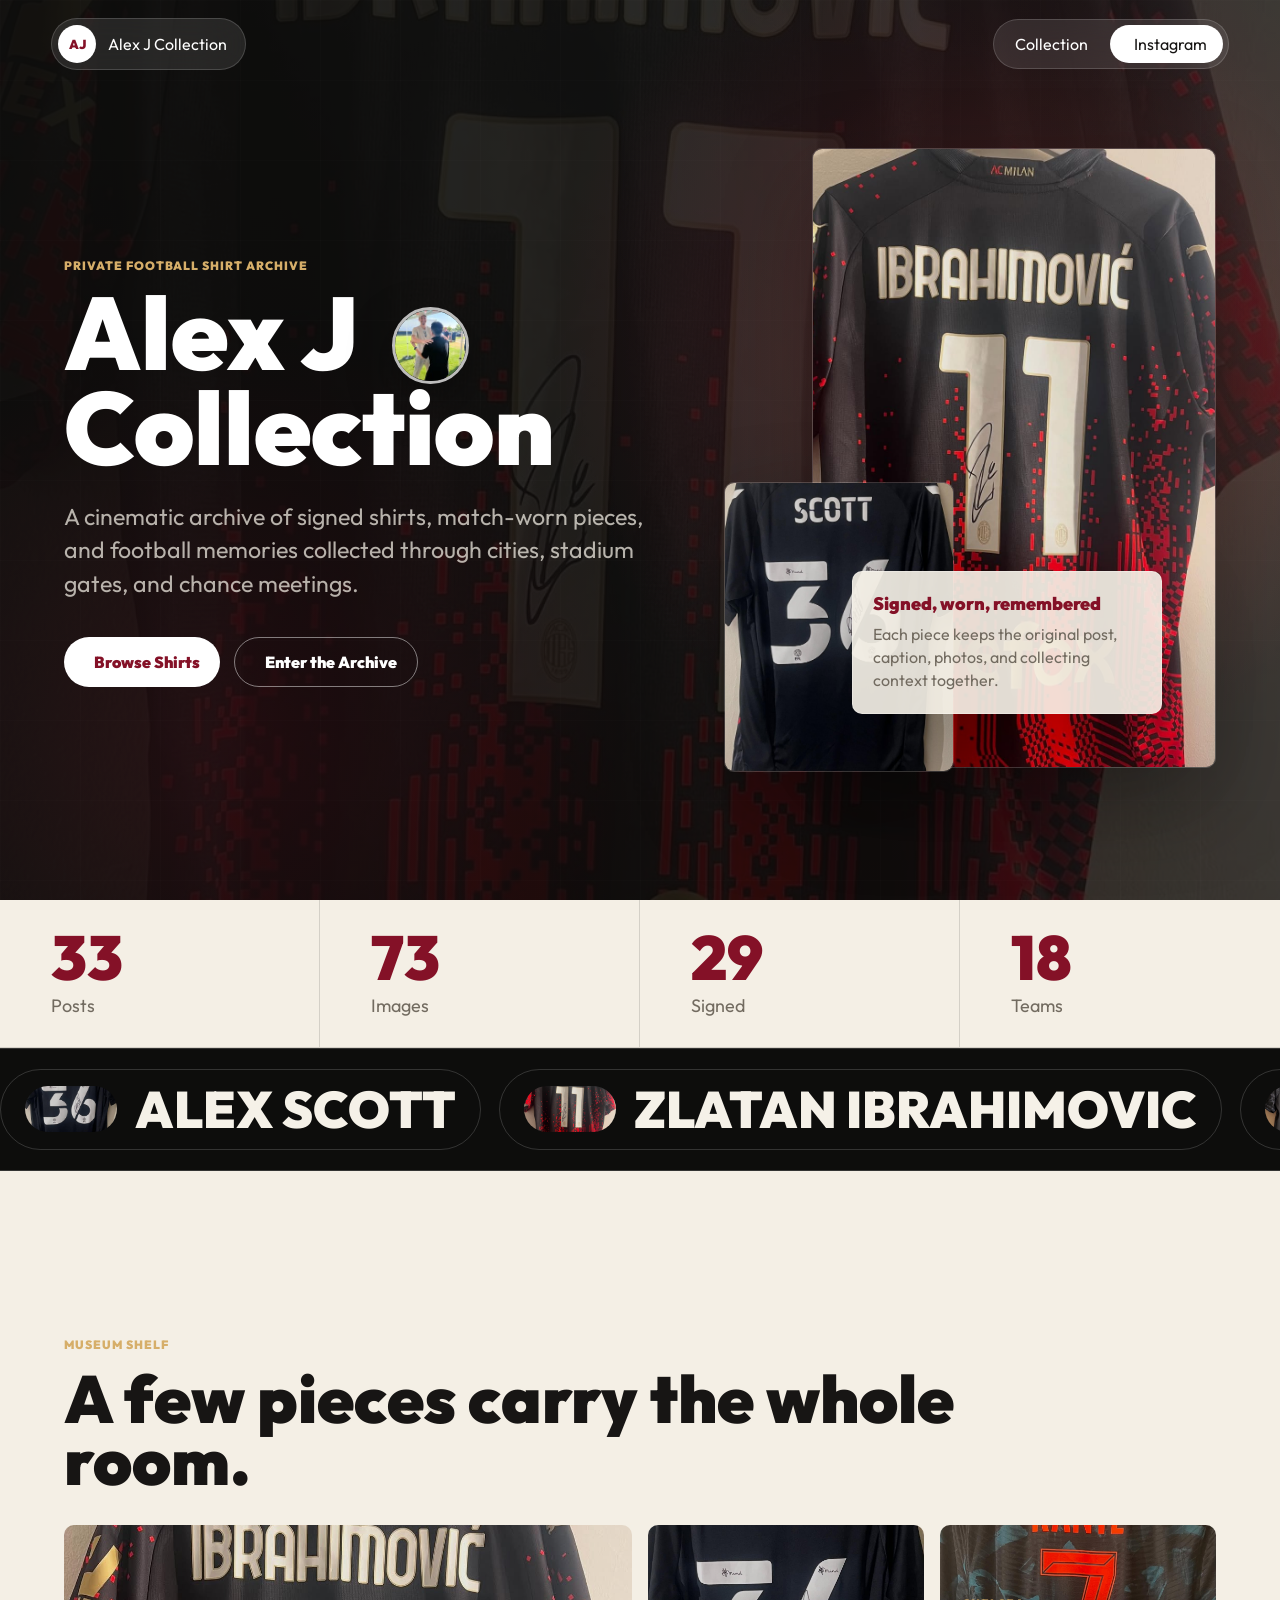
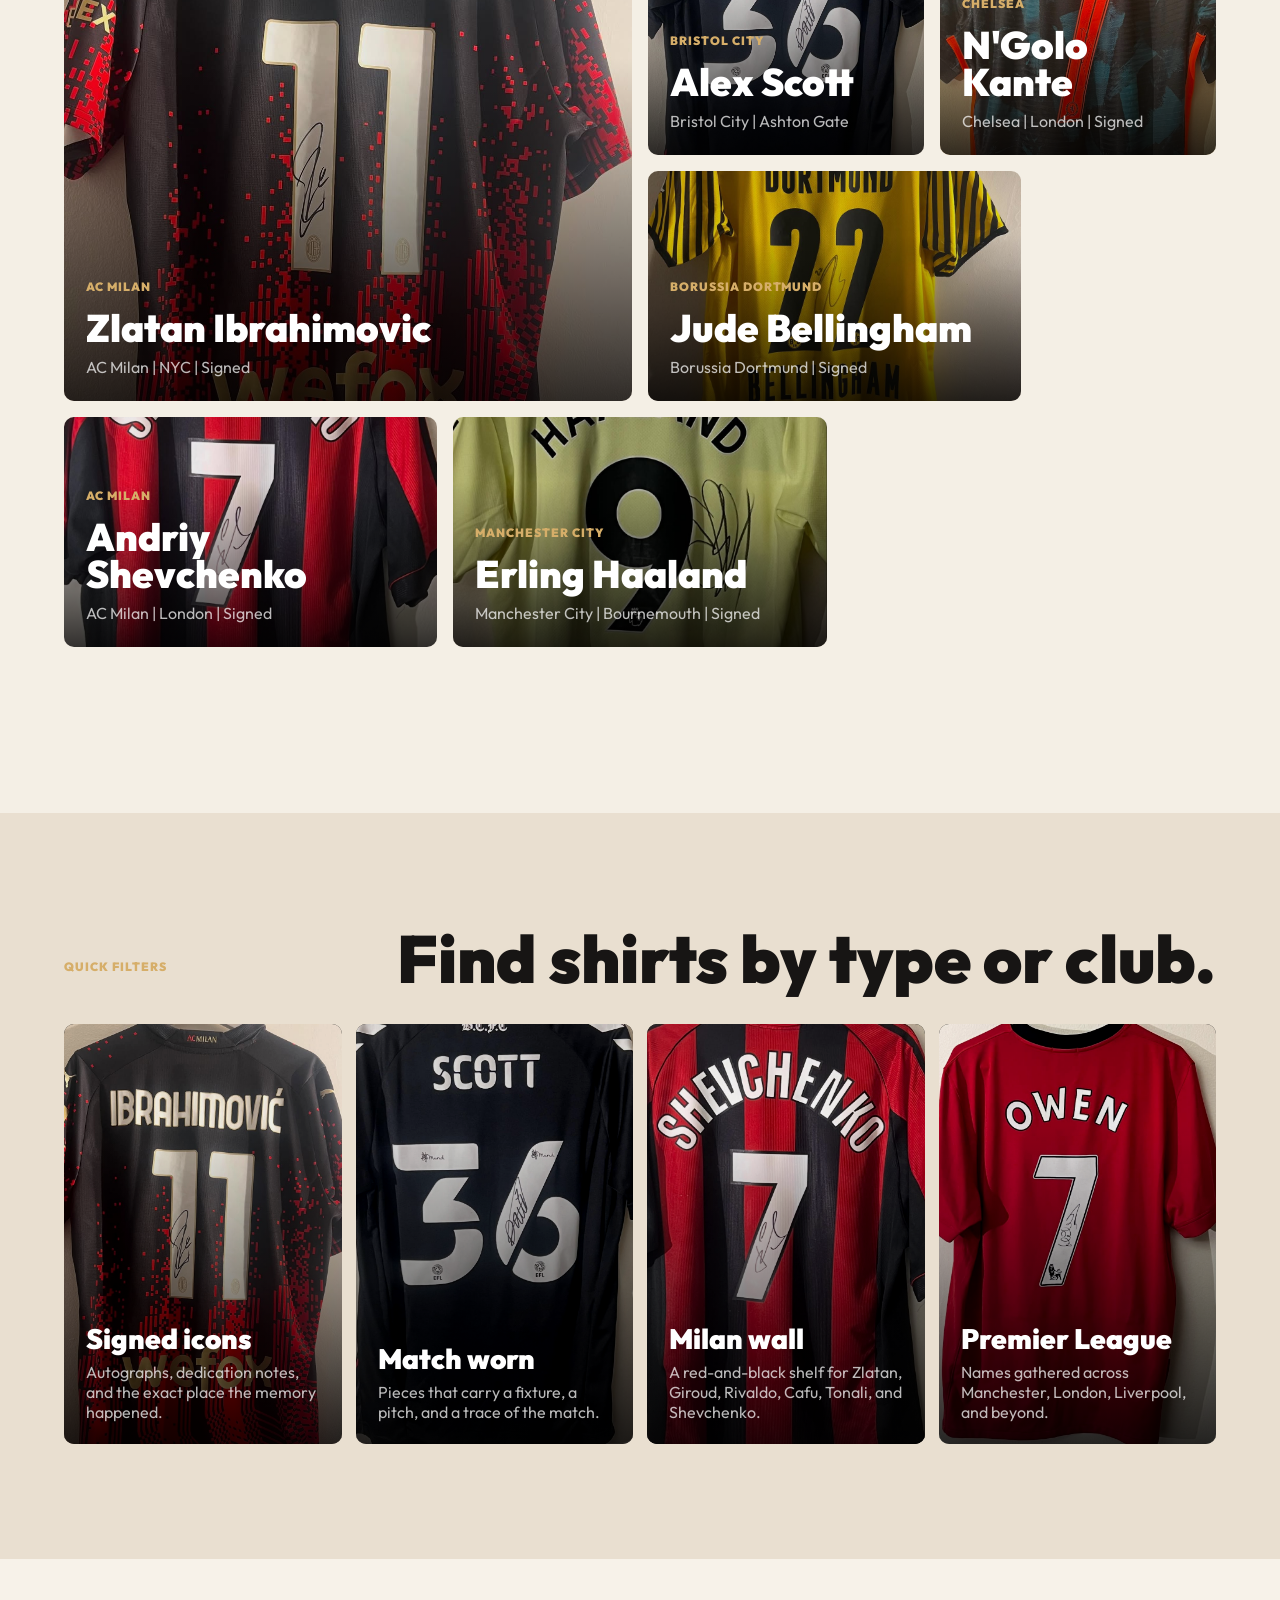
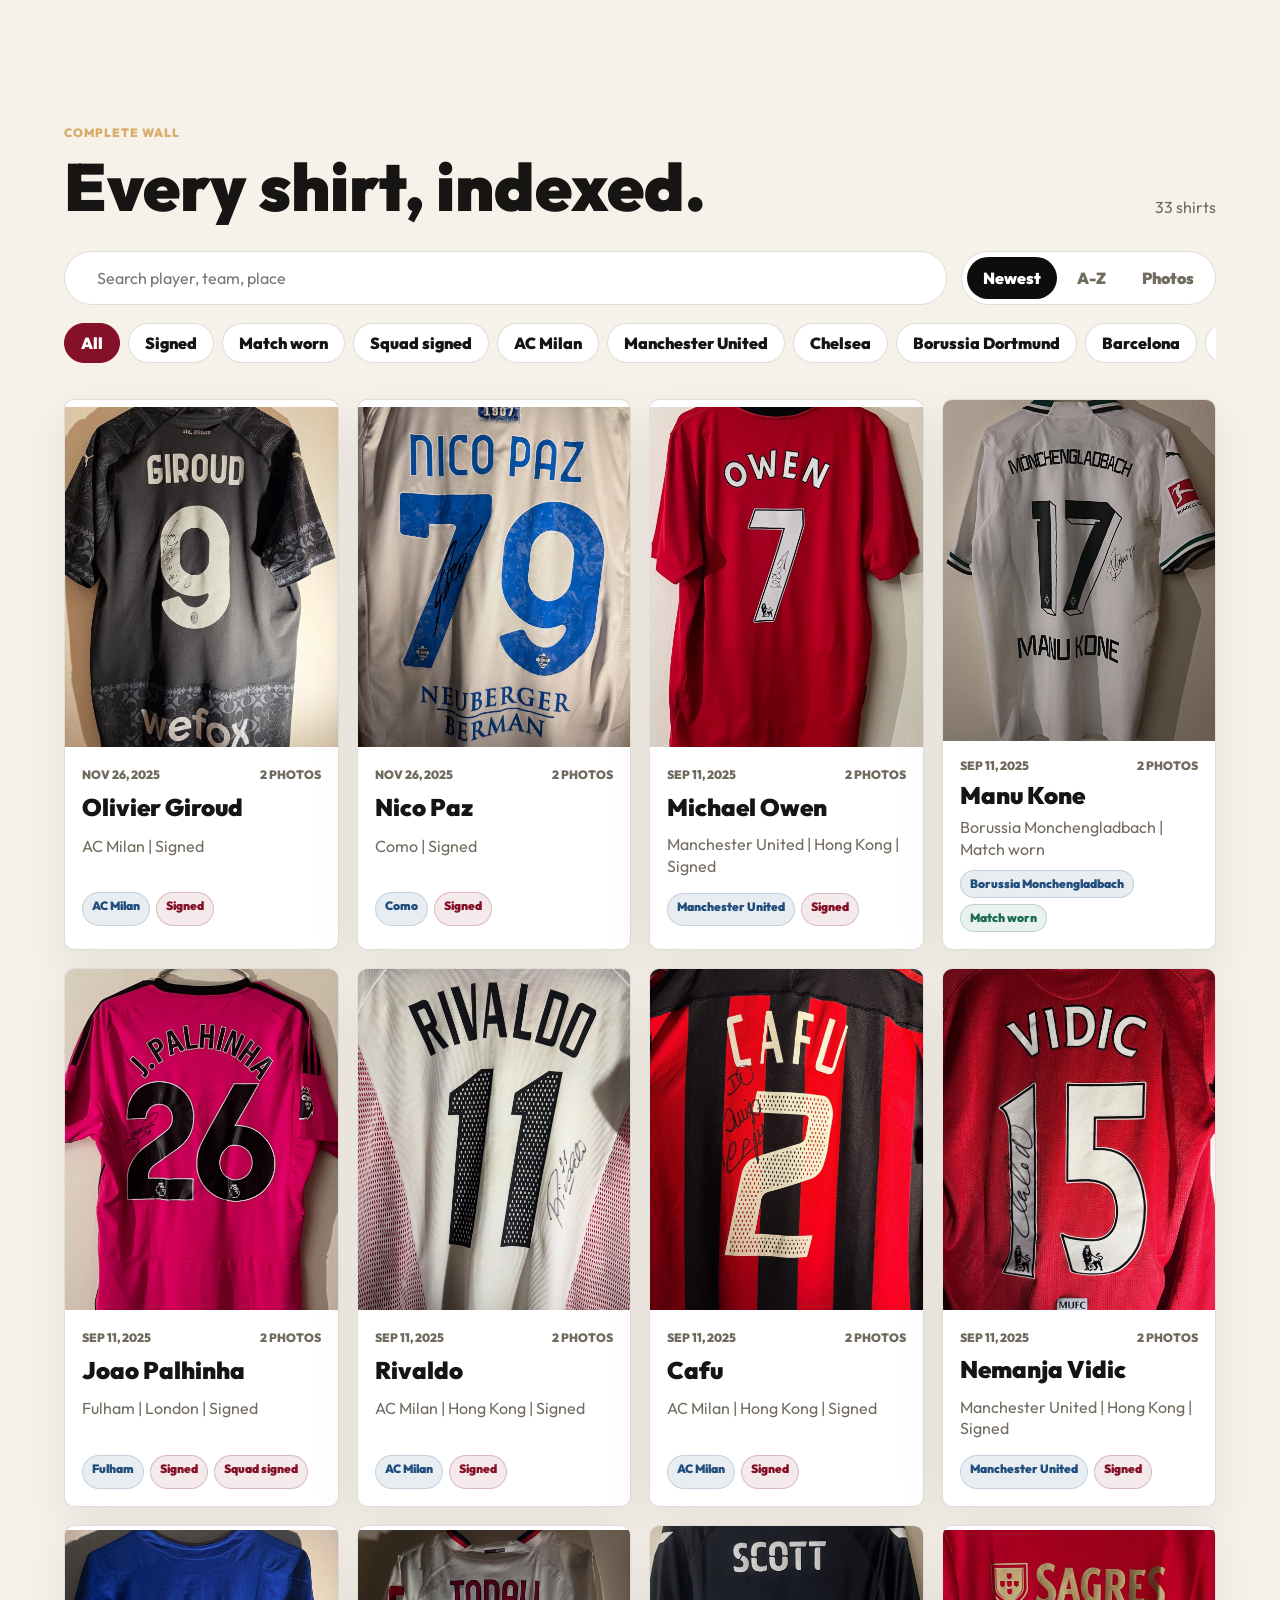
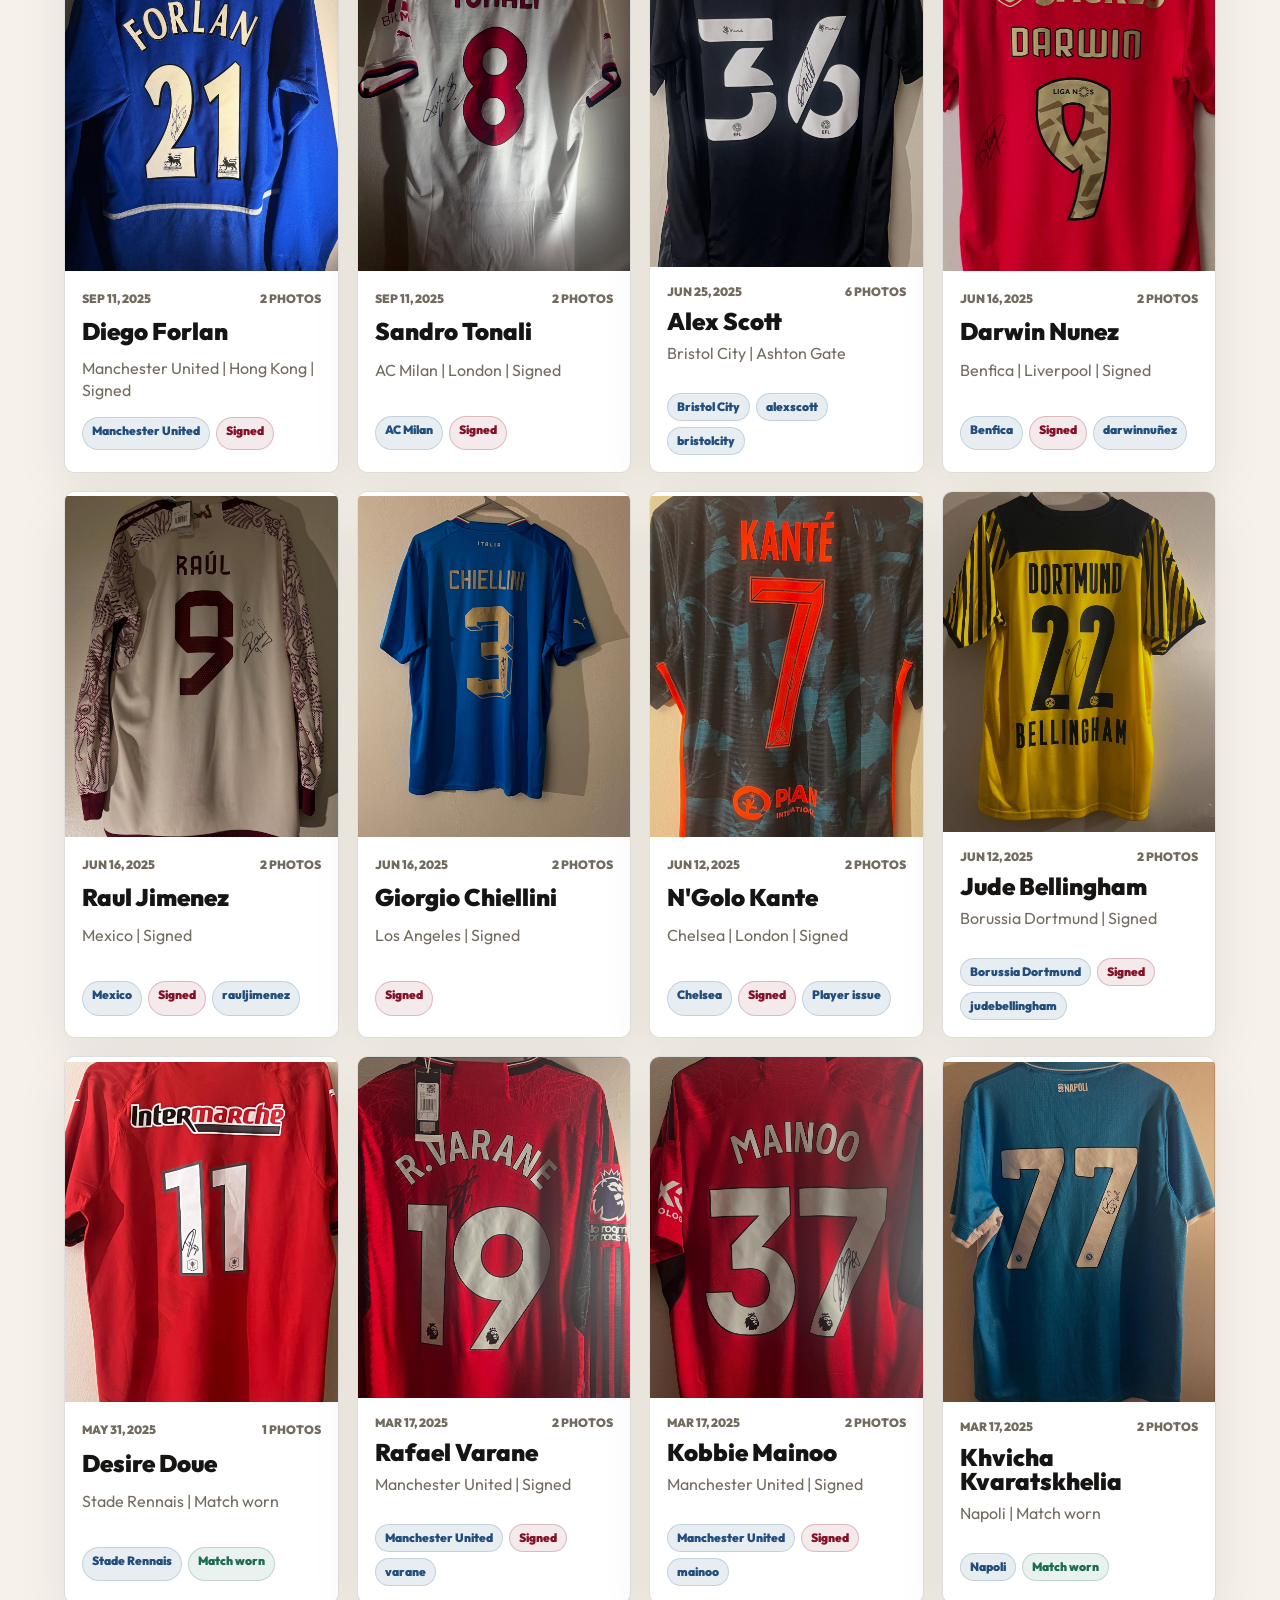
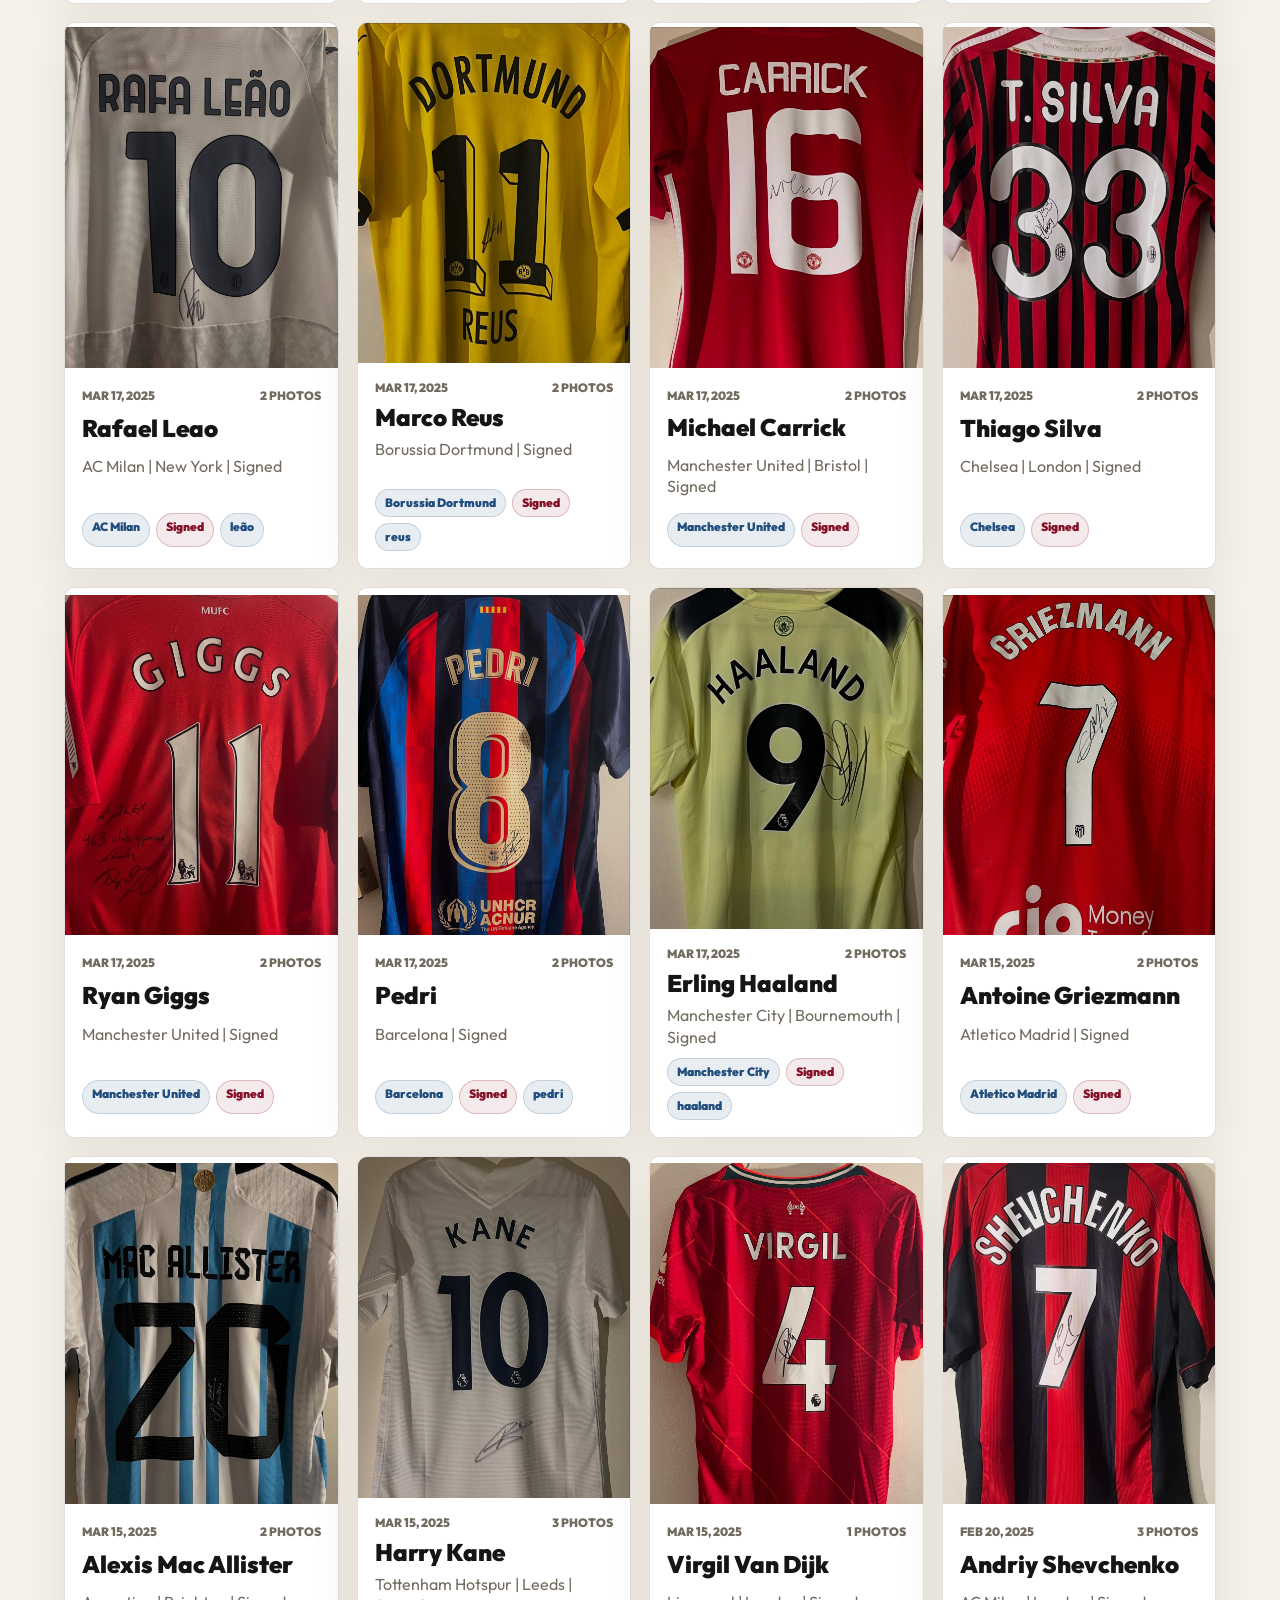
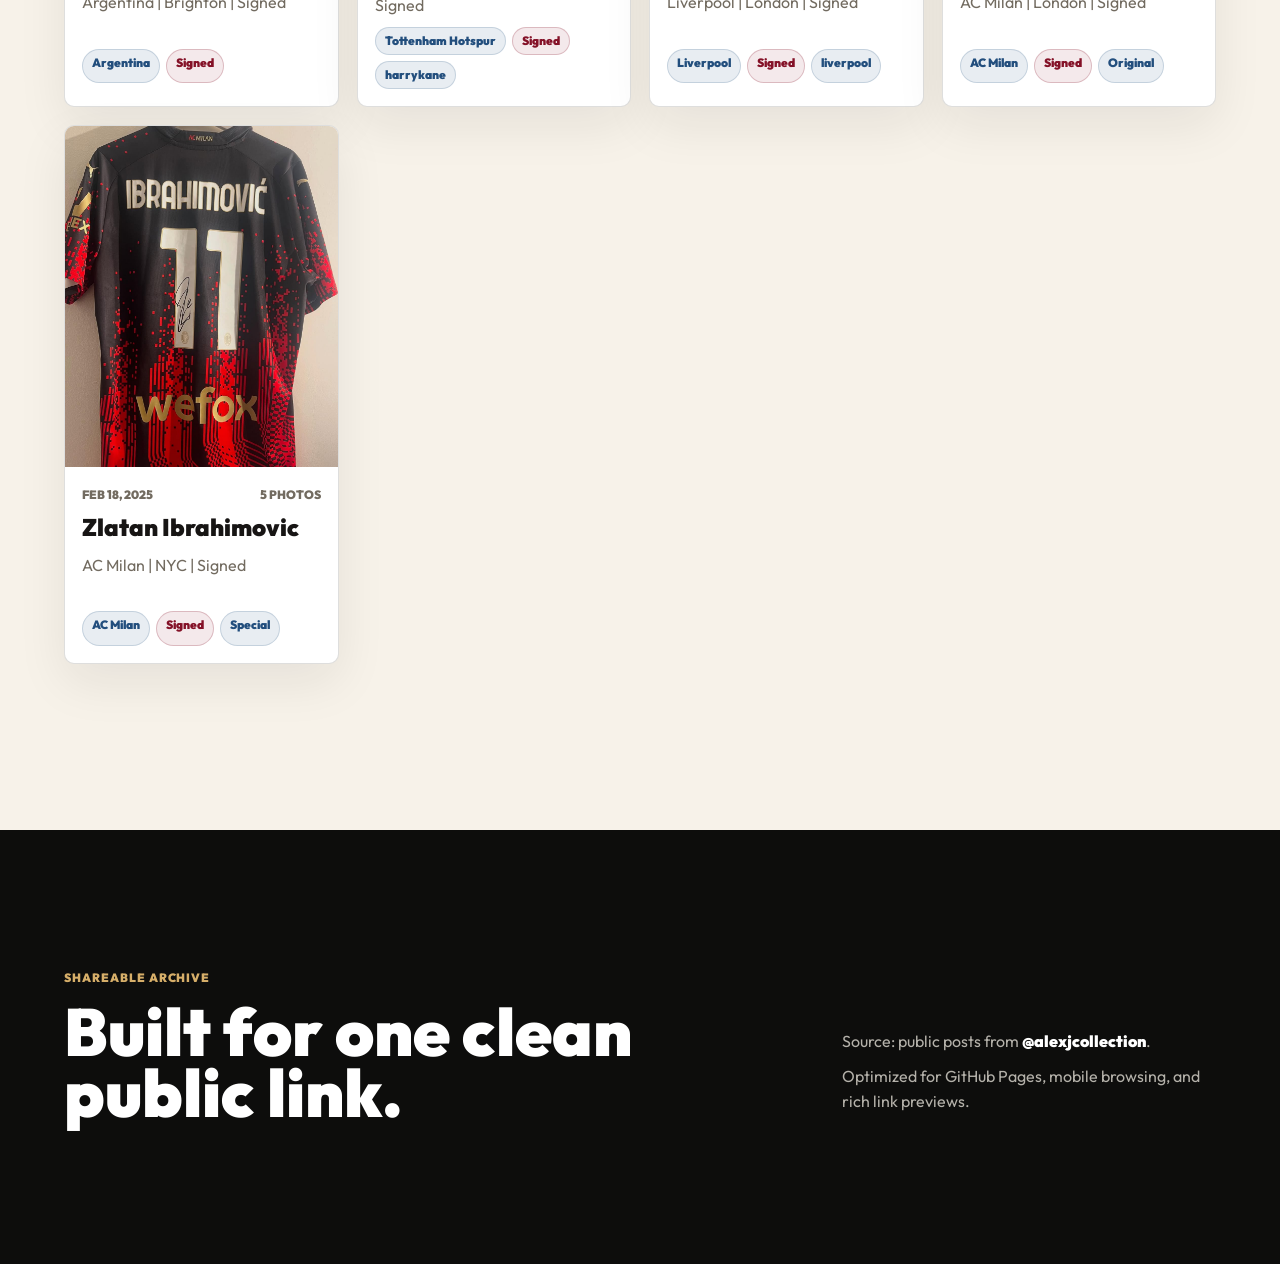
==== commit 01c39fc1: "Add files via upload" ====
--- a/index.html
+++ b/index.html
@@ -5,7 +5,7 @@
     <meta name="viewport" content="width=device-width, initial-scale=1">
     <title>Alex J Collection</title>
     <meta name="description" content="A private football shirt collection archive for Alex J Collection.">
-    <meta name="theme-color" content="#171717">
+    <meta name="theme-color" content="#111111">
     <link rel="canonical" href="https://supermariogotze27.github.io/alex-j-collection/">
     <meta property="og:type" content="website">
     <meta property="og:url" content="https://supermariogotze27.github.io/alex-j-collection/">
@@ -23,8 +23,10 @@
     <meta name="twitter:description" content="Signed shirts, match-worn pieces, and player stories from Alex J Collection.">
     <meta name="twitter:image" content="https://supermariogotze27.github.io/alex-j-collection/assets/social-preview.jpg">
     <meta name="twitter:image:alt" content="Alex J Collection football shirt archive preview">
-    <link rel="preconnect" href="https://unpkg.com">
-    <link rel="stylesheet" href="styles.css?v=20260522d">
+    <link rel="preconnect" href="https://fonts.googleapis.com">
+    <link rel="preconnect" href="https://fonts.gstatic.com" crossorigin>
+    <link href="https://fonts.googleapis.com/css2?family=Outfit:wght@400;500;600;700;800;900&display=swap" rel="stylesheet">
+    <link rel="stylesheet" href="styles.css?v=20260523b">
   </head>
   <body>
     <header class="site-header" aria-label="Site navigation">
@@ -42,14 +44,16 @@
       </nav>
     </header>
 
-    <main id="top">
+    <main id="top" class="page-shell">
       <section class="hero" aria-labelledby="hero-title">
-        <img class="hero-image" src="assets/media/DGNKPgGOX6g-01.jpg" alt="Signed Zlatan Ibrahimovic AC Milan shirt">
-        <div class="hero-shade" aria-hidden="true"></div>
-        <div class="hero-content">
-          <p class="eyebrow">Private football shirt archive</p>
-          <h1 id="hero-title"><span>Alex J</span> <span>Collection</span></h1>
-          <p class="hero-copy">Signed shirts, match-worn pieces, and player stories collected across London, Manchester, Hong Kong, New York, Los Angeles, and beyond.</p>
+        <div class="hero-grain" aria-hidden="true"></div>
+        <div class="hero-copy">
+          <p class="quiet-label">Private football shirt archive</p>
+          <h1 id="hero-title">
+            <span>Alex J <span class="inline-portrait"><img src="assets/profile.jpg" alt=""></span></span>
+            <span>Collection</span>
+          </h1>
+          <p class="hero-lede">A cinematic archive of signed shirts, match-worn pieces, and football memories collected through cities, stadium gates, and chance meetings.</p>
           <div class="hero-actions" aria-label="Hero actions">
             <a class="primary-action" href="#collection">
               <i data-lucide="layout-grid" aria-hidden="true"></i>
@@ -57,8 +61,20 @@
             </a>
             <a class="secondary-action" href="#featured">
               <i data-lucide="sparkles" aria-hidden="true"></i>
-              Featured Pieces
+              Enter the Archive
             </a>
+          </div>
+        </div>
+        <div class="hero-stage" aria-label="Featured shirt images">
+          <figure class="hero-frame main-frame">
+            <img src="assets/media/DGNKPgGOX6g-01.jpg" alt="Signed Zlatan Ibrahimovic AC Milan shirt">
+          </figure>
+          <figure class="hero-frame side-frame">
+            <img src="assets/media/DLVu84XSWyF-01.jpg" alt="Signed Alex Scott shirt">
+          </figure>
+          <div class="hero-note">
+            <span>Signed, worn, remembered</span>
+            <p>Each piece keeps the original post, caption, photos, and collecting context together.</p>
           </div>
         </div>
       </section>
@@ -82,19 +98,31 @@
         </div>
       </section>
 
+      <section class="marquee-section" aria-label="Players in the archive">
+        <div id="marqueeTrack" class="marquee-track"></div>
+      </section>
+
       <section id="featured" class="featured-section" aria-labelledby="featured-title">
-        <div class="section-heading">
-          <p class="eyebrow">Museum shelf</p>
-          <h2 id="featured-title">Featured Pieces</h2>
+        <div class="section-heading wide-heading">
+          <p class="quiet-label">Museum shelf</p>
+          <h2 id="featured-title">A few pieces carry the whole room.</h2>
         </div>
         <div id="featuredGrid" class="featured-grid"></div>
+      </section>
+
+      <section class="accordion-section" aria-labelledby="accordion-title">
+        <div class="section-heading">
+          <p class="quiet-label">Quick filters</p>
+          <h2 id="accordion-title">Find shirts by type or club.</h2>
+        </div>
+        <div id="accordionPanels" class="accordion-panels"></div>
       </section>
 
       <section id="collection" class="collection-section" aria-labelledby="collection-title">
         <div class="collection-heading">
           <div>
-            <p class="eyebrow">Card gallery</p>
-            <h2 id="collection-title">The Shirt Wall</h2>
+            <p class="quiet-label">Complete wall</p>
+            <h2 id="collection-title">Every shirt, indexed.</h2>
           </div>
           <p id="resultCount" class="result-count"></p>
         </div>
@@ -117,8 +145,14 @@
     </main>
 
     <footer class="site-footer">
-      <p>Source: public posts from <a href="https://www.instagram.com/alexjcollection/" target="_blank" rel="noreferrer">@alexjcollection</a>.</p>
-      <p>Built as a static archive for easy public sharing.</p>
+      <div>
+        <p class="quiet-label">Shareable archive</p>
+        <h2>Built for one clean public link.</h2>
+      </div>
+      <div class="footer-copy">
+        <p>Source: public posts from <a href="https://www.instagram.com/alexjcollection/" target="_blank" rel="noreferrer">@alexjcollection</a>.</p>
+        <p>Optimized for GitHub Pages, mobile browsing, and rich link previews.</p>
+      </div>
     </footer>
 
     <dialog id="detailDialog" class="detail-dialog" aria-labelledby="dialogTitle">
@@ -137,7 +171,7 @@
           <div id="thumbRail" class="thumb-rail" aria-label="Image thumbnails"></div>
         </div>
         <article class="dialog-copy">
-          <p id="dialogDate" class="eyebrow"></p>
+          <p id="dialogDate" class="quiet-label"></p>
           <h2 id="dialogTitle"></h2>
           <p id="dialogMeta" class="dialog-meta"></p>
           <p id="dialogCaption" class="dialog-caption"></p>
@@ -151,6 +185,8 @@
     </dialog>
 
     <script src="https://unpkg.com/lucide@latest/dist/umd/lucide.min.js"></script>
-    <script type="module" src="app.js?v=20260522d"></script>
+    <script src="https://cdn.jsdelivr.net/npm/gsap@3.12.5/dist/gsap.min.js"></script>
+    <script src="https://cdn.jsdelivr.net/npm/gsap@3.12.5/dist/ScrollTrigger.min.js"></script>
+    <script type="module" src="app.js?v=20260523b"></script>
   </body>
 </html>
--- a/styles.css
+++ b/styles.css
@@ -1,17 +1,21 @@
 :root {
-  color-scheme: light;
-  --paper: #f8f7f4;
-  --ink: #191816;
-  --muted: #6d6a63;
-  --line: #ded9d1;
-  --panel: #ffffff;
-  --charcoal: #171717;
-  --red: #9f1d2c;
-  --red-dark: #6f1020;
-  --green: #155e4b;
-  --blue: #234c78;
-  --gold: #b08537;
-  --shadow: 0 20px 60px rgba(20, 20, 20, 0.13);
+  color-scheme: dark;
+  --ink: #f5f1e8;
+  --ink-soft: rgba(245, 241, 232, 0.72);
+  --night: #0d0d0c;
+  --night-2: #17120f;
+  --paper: #f4efe5;
+  --paper-2: #e9dfd0;
+  --text: #171514;
+  --muted: #726b60;
+  --line: rgba(255, 255, 255, 0.16);
+  --line-dark: rgba(23, 21, 20, 0.14);
+  --red: #841127;
+  --red-bright: #b21d34;
+  --gold: #d6ae69;
+  --green: #1c6b55;
+  --blue: #224e7d;
+  --shadow: 0 34px 90px rgba(0, 0, 0, 0.28);
 }
 
 * {
@@ -24,14 +28,18 @@
 
 html,
 body {
+  margin: 0;
+  max-width: 100%;
   overflow-x: hidden;
 }
 
 body {
-  margin: 0;
-  background: var(--paper);
+  background:
+    radial-gradient(circle at 18% 8%, rgba(132, 17, 39, 0.26), transparent 26rem),
+    radial-gradient(circle at 84% 4%, rgba(214, 174, 105, 0.18), transparent 22rem),
+    var(--night);
   color: var(--ink);
-  font-family: Inter, ui-sans-serif, system-ui, -apple-system, BlinkMacSystemFont, "Segoe UI", sans-serif;
+  font-family: "Outfit", ui-sans-serif, system-ui, -apple-system, BlinkMacSystemFont, "Segoe UI", sans-serif;
   letter-spacing: 0;
 }
 
@@ -55,19 +63,32 @@
   -webkit-tap-highlight-color: transparent;
 }
 
+.page-shell {
+  overflow: hidden;
+  width: 100%;
+}
+
 .site-header {
   align-items: center;
   display: flex;
   gap: 18px;
   justify-content: space-between;
   left: 0;
-  padding: 16px clamp(18px, 4vw, 54px);
+  padding: 18px clamp(18px, 4vw, 64px);
   position: fixed;
   right: 0;
   top: 0;
-  transition: background 180ms ease, box-shadow 180ms ease;
+  transition: background 180ms ease, box-shadow 180ms ease, padding 180ms ease;
   width: 100%;
   z-index: 20;
+}
+
+.site-header.is-scrolled {
+  background: rgba(244, 239, 229, 0.84);
+  box-shadow: 0 14px 44px rgba(0, 0, 0, 0.12);
+  padding-bottom: 12px;
+  padding-top: 12px;
+  backdrop-filter: blur(20px);
 }
 
 .brand,
@@ -77,39 +98,53 @@
 }
 
 .brand {
-  background: rgba(20, 20, 20, 0.42);
-  border: 1px solid rgba(255, 255, 255, 0.22);
+  background: rgba(255, 255, 255, 0.1);
+  border: 1px solid var(--line);
   border-radius: 999px;
   color: #fff;
-  gap: 10px;
-  min-height: 46px;
-  padding: 5px 14px 5px 5px;
+  gap: 12px;
+  min-height: 50px;
+  padding: 6px 18px 6px 6px;
   text-decoration: none;
-  text-shadow: 0 1px 16px rgba(0, 0, 0, 0.35);
-  backdrop-filter: blur(18px);
+  backdrop-filter: blur(20px);
 }
 
 .brand-mark {
   align-items: center;
   background: #fff;
   border-radius: 50%;
-  color: var(--red-dark);
+  color: var(--red);
   display: inline-flex;
-  font-size: 12px;
-  font-weight: 900;
-  height: 34px;
+  font-size: 13px;
+  font-weight: 900;
+  height: 38px;
   justify-content: center;
-  letter-spacing: 0;
-  width: 34px;
+  width: 38px;
+}
+
+.site-header.is-scrolled .brand {
+  background: rgba(255, 255, 255, 0.78);
+  border-color: var(--line-dark);
+  color: var(--text);
+}
+
+.site-header.is-scrolled .brand-mark {
+  background: var(--red);
+  color: #fff;
 }
 
 .header-actions {
-  background: rgba(20, 20, 20, 0.42);
-  border: 1px solid rgba(255, 255, 255, 0.22);
+  background: rgba(255, 255, 255, 0.1);
+  border: 1px solid var(--line);
   border-radius: 999px;
-  gap: 8px;
+  gap: 6px;
   padding: 5px;
-  backdrop-filter: blur(18px);
+  backdrop-filter: blur(20px);
+}
+
+.site-header.is-scrolled .header-actions {
+  background: rgba(255, 255, 255, 0.78);
+  border-color: var(--line-dark);
 }
 
 .header-actions a {
@@ -117,132 +152,141 @@
   border-radius: 999px;
   color: #fff;
   display: inline-flex;
-  gap: 7px;
-  min-height: 34px;
-  padding: 0 12px;
+  gap: 8px;
+  min-height: 38px;
+  padding: 0 16px;
   text-decoration: none;
   white-space: nowrap;
 }
 
-.header-actions svg,
-.primary-action svg,
-.secondary-action svg,
-.search-box svg,
-.dialog-close svg,
-.gallery-button svg {
+.site-header.is-scrolled .header-actions a {
+  color: var(--text);
+}
+
+.source-link {
+  background: #fff;
+  color: var(--text) !important;
+}
+
+.site-header.is-scrolled .source-link {
+  background: var(--night);
+  color: #fff !important;
+}
+
+.source-short {
+  display: none;
+}
+
+svg {
   height: 18px;
   width: 18px;
 }
 
-.source-link {
-  background: #fff;
-  color: var(--ink) !important;
-}
-
-.source-short {
-  display: none;
-}
-
-.site-header.is-scrolled {
-  background: rgba(248, 247, 244, 0.86);
-  box-shadow: 0 10px 34px rgba(20, 20, 20, 0.08);
-  backdrop-filter: blur(18px);
-}
-
-.site-header.is-scrolled .brand {
-  background: rgba(255, 255, 255, 0.84);
-  border-color: var(--line);
-  color: var(--ink);
-  text-shadow: none;
-}
-
-.site-header.is-scrolled .brand-mark {
-  background: var(--red-dark);
+.hero {
+  display: grid;
+  gap: clamp(36px, 5vw, 74px);
+  grid-template-columns: minmax(0, 1.04fr) minmax(360px, 0.86fr);
+  min-height: 100vh;
+  overflow: hidden;
+  padding: clamp(126px, 15vh, 170px) clamp(20px, 5vw, 76px) clamp(76px, 10vh, 116px);
+  position: relative;
+}
+
+.hero::before {
+  background:
+    linear-gradient(90deg, rgba(13, 13, 12, 0.9), rgba(13, 13, 12, 0.42)),
+    url("assets/media/DGNKPgGOX6g-01.jpg") center / cover no-repeat;
+  content: "";
+  inset: 0;
+  opacity: 0.38;
+  position: absolute;
+  transform: scale(1.04);
+}
+
+.hero::after {
+  background: radial-gradient(circle at 78% 38%, rgba(178, 29, 52, 0.24), transparent 28rem);
+  content: "";
+  inset: 0;
+  pointer-events: none;
+  position: absolute;
+}
+
+.hero-grain {
+  background-image:
+    linear-gradient(rgba(255, 255, 255, 0.035) 1px, transparent 1px),
+    linear-gradient(90deg, rgba(255, 255, 255, 0.035) 1px, transparent 1px);
+  background-size: 80px 80px;
+  inset: 0;
+  opacity: 0.34;
+  pointer-events: none;
+  position: absolute;
+}
+
+.hero-copy,
+.hero-stage {
+  position: relative;
+  z-index: 1;
+}
+
+.hero-copy {
+  align-self: center;
+  max-width: min(1120px, 100%);
+}
+
+.quiet-label {
+  color: var(--gold);
+  font-size: 12px;
+  font-weight: 900;
+  letter-spacing: 0.08em;
+  margin: 0 0 16px;
+  text-transform: uppercase;
+}
+
+.hero h1 {
   color: #fff;
-}
-
-.site-header.is-scrolled .header-actions {
-  background: rgba(255, 255, 255, 0.84);
-  border-color: var(--line);
-}
-
-.site-header.is-scrolled .header-actions a {
-  color: var(--ink);
-}
-
-.site-header.is-scrolled .source-link {
-  background: var(--charcoal);
-  color: #fff !important;
-}
-
-.hero {
-  min-height: 74vh;
-  overflow: hidden;
-  position: relative;
-}
-
-.hero-image {
-  height: 100%;
-  inset: 0;
-  object-fit: cover;
-  object-position: center;
-  position: absolute;
-  width: 100%;
-}
-
-.hero-shade {
-  background:
-    linear-gradient(90deg, rgba(11, 12, 12, 0.82) 0%, rgba(11, 12, 12, 0.58) 42%, rgba(11, 12, 12, 0.18) 100%),
-    linear-gradient(0deg, rgba(11, 12, 12, 0.42), rgba(11, 12, 12, 0.08));
-  inset: 0;
-  position: absolute;
-}
-
-.hero-content {
-  color: #fff;
-  max-width: 760px;
-  padding: clamp(118px, 18vh, 190px) clamp(22px, 5vw, 72px) clamp(52px, 9vh, 94px);
-  position: relative;
-  width: 100%;
-  z-index: 1;
-}
-
-.eyebrow {
-  color: inherit;
-  font-size: 12px;
-  font-weight: 800;
+  font-size: clamp(3.3rem, 8vw, 7.6rem);
+  font-weight: 900;
   letter-spacing: 0;
-  margin: 0 0 10px;
-  text-transform: uppercase;
-}
-
-.hero h1 {
-  font-family: Georgia, "Times New Roman", serif;
-  font-size: clamp(52px, 9vw, 118px);
-  font-weight: 700;
-  letter-spacing: 0;
-  line-height: 0.92;
+  line-height: 0.86;
   margin: 0;
-  max-width: 720px;
+  max-width: min(1120px, 100%);
 }
 
 .hero h1 span {
   display: block;
 }
 
-.hero-copy {
-  color: rgba(255, 255, 255, 0.88);
-  font-size: clamp(17px, 2.2vw, 22px);
+.inline-portrait {
+  border: 3px solid rgba(255, 255, 255, 0.72);
+  border-radius: 50%;
+  box-shadow: 0 18px 46px rgba(0, 0, 0, 0.38);
+  display: inline-block !important;
+  height: clamp(54px, 6vw, 82px);
+  margin: 0 0 0 16px;
+  overflow: hidden;
+  vertical-align: middle;
+  width: clamp(54px, 6vw, 82px);
+}
+
+.inline-portrait img {
+  height: 100%;
+  object-fit: cover;
+  width: 100%;
+}
+
+.hero-lede {
+  color: var(--ink-soft);
+  font-size: clamp(1.08rem, 2vw, 1.45rem);
   line-height: 1.45;
-  margin: 24px 0 0;
-  max-width: 650px;
+  margin: 28px 0 0;
+  max-width: 720px;
 }
 
 .hero-actions {
   display: flex;
   flex-wrap: wrap;
-  gap: 12px;
-  margin-top: 32px;
+  gap: 14px;
+  margin-top: 36px;
 }
 
 .primary-action,
@@ -250,42 +294,108 @@
   align-items: center;
   border-radius: 999px;
   display: inline-flex;
-  font-weight: 800;
-  gap: 9px;
+  font-weight: 900;
+  gap: 10px;
   justify-content: center;
-  min-height: 44px;
-  padding: 0 18px;
+  min-height: 50px;
+  padding: 0 20px;
   text-decoration: none;
 }
 
 .primary-action {
   background: #fff;
-  color: var(--red-dark);
+  color: var(--red);
 }
 
 .primary-action.dark {
-  background: var(--charcoal);
+  background: var(--night);
   color: #fff;
-  margin-top: 18px;
+  margin-top: 22px;
   width: fit-content;
 }
 
 .secondary-action {
-  border: 1px solid rgba(255, 255, 255, 0.45);
+  border: 1px solid rgba(255, 255, 255, 0.46);
   color: #fff;
 }
 
+.hero-stage {
+  align-self: center;
+  min-height: 650px;
+}
+
+.hero-frame {
+  border: 1px solid rgba(255, 255, 255, 0.18);
+  box-shadow: var(--shadow);
+  margin: 0;
+  overflow: hidden;
+  position: absolute;
+}
+
+.hero-frame img {
+  height: 100%;
+  object-fit: cover;
+  transition: transform 900ms ease;
+  width: 100%;
+}
+
+.hero-frame:hover img {
+  transform: scale(1.05);
+}
+
+.main-frame {
+  border-radius: 10px;
+  height: 620px;
+  right: 0;
+  top: 0;
+  width: min(440px, 82%);
+}
+
+.side-frame {
+  border-radius: 10px;
+  bottom: 26px;
+  height: 290px;
+  left: 0;
+  width: 230px;
+}
+
+.hero-note {
+  background: rgba(244, 239, 229, 0.92);
+  border: 1px solid rgba(255, 255, 255, 0.28);
+  border-radius: 10px;
+  bottom: 84px;
+  box-shadow: var(--shadow);
+  color: var(--text);
+  max-width: 310px;
+  padding: 20px;
+  position: absolute;
+  right: 54px;
+}
+
+.hero-note span {
+  color: var(--red);
+  display: block;
+  font-size: 18px;
+  font-weight: 900;
+}
+
+.hero-note p {
+  color: var(--muted);
+  line-height: 1.45;
+  margin: 8px 0 0;
+}
+
 .stats-band {
-  background: var(--charcoal);
-  color: #fff;
+  background: var(--paper);
+  border-bottom: 1px solid var(--line-dark);
+  color: var(--text);
   display: grid;
   grid-template-columns: repeat(4, 1fr);
-  min-height: 106px;
 }
 
 .stat {
-  border-right: 1px solid rgba(255, 255, 255, 0.13);
-  padding: 22px clamp(18px, 4vw, 46px);
+  border-right: 1px solid var(--line-dark);
+  padding: 30px clamp(18px, 4vw, 56px);
 }
 
 .stat:last-child {
@@ -293,92 +403,224 @@
 }
 
 .stat span {
-  color: #fff;
+  color: var(--red);
   display: block;
-  font-family: Georgia, "Times New Roman", serif;
-  font-size: 38px;
+  font-size: clamp(38px, 5vw, 62px);
+  font-weight: 900;
+  line-height: 0.9;
+}
+
+.stat p {
+  color: var(--muted);
+  font-size: 18px;
+  margin: 8px 0 0;
+}
+
+.marquee-section {
+  background: var(--night);
+  border-bottom: 1px solid var(--line);
+  border-top: 1px solid var(--line);
+  overflow: hidden;
+  padding: 20px 0;
+}
+
+.marquee-track {
+  animation: marquee 42s linear infinite;
+  display: flex;
+  gap: 18px;
+  width: max-content;
+}
+
+.marquee-item {
+  align-items: center;
+  border: 1px solid var(--line);
+  border-radius: 999px;
+  color: var(--ink);
+  display: inline-flex;
+  font-size: clamp(28px, 4vw, 54px);
+  font-weight: 900;
+  gap: 18px;
   line-height: 1;
-}
-
-.stat p {
-  color: rgba(255, 255, 255, 0.64);
-  margin: 8px 0 0;
+  padding: 14px 24px;
+  text-transform: uppercase;
+}
+
+.marquee-item img {
+  border-radius: 999px;
+  height: 46px;
+  object-fit: cover;
+  width: 92px;
+}
+
+@keyframes marquee {
+  from {
+    transform: translateX(0);
+  }
+  to {
+    transform: translateX(-50%);
+  }
 }
 
 .featured-section,
+.accordion-section,
 .collection-section {
-  padding: clamp(52px, 7vw, 90px) clamp(18px, 4vw, 54px);
+  padding: clamp(96px, 13vw, 170px) clamp(18px, 5vw, 76px);
+}
+
+.featured-section {
+  background: var(--paper);
+  color: var(--text);
 }
 
 .section-heading,
 .collection-heading {
   align-items: end;
   display: flex;
-  gap: 22px;
+  gap: 24px;
   justify-content: space-between;
-  margin: 0 auto 22px;
-  max-width: 1260px;
-}
-
-.section-heading .eyebrow,
-.collection-heading .eyebrow {
-  color: var(--red-dark);
+  margin: 0 auto 34px;
+  max-width: 1320px;
+}
+
+.wide-heading {
+  align-items: start;
+  display: block;
 }
 
 h2 {
-  font-family: Georgia, "Times New Roman", serif;
-  font-size: clamp(34px, 4.8vw, 64px);
-  line-height: 0.98;
+  font-size: clamp(2.4rem, 5.2vw, 5.8rem);
+  font-weight: 900;
+  letter-spacing: 0;
+  line-height: 0.92;
   margin: 0;
+  max-width: 980px;
 }
 
 .featured-grid {
   display: grid;
-  gap: 18px;
-  grid-template-columns: 1.2fr 0.9fr 0.9fr;
+  gap: 16px;
+  grid-auto-flow: dense;
+  grid-auto-rows: 230px;
+  grid-template-columns: repeat(12, minmax(0, 1fr));
   margin: 0 auto;
-  max-width: 1260px;
+  max-width: 1320px;
 }
 
 .featured-card,
-.shirt-card {
-  background: var(--panel);
-  border: 1px solid var(--line);
-  border-radius: 8px;
-  box-shadow: 0 14px 42px rgba(25, 24, 22, 0.08);
+.shirt-card,
+.accordion-card {
+  border: 0;
   cursor: pointer;
+  font: inherit;
+  text-align: left;
+}
+
+.featured-card {
+  background: #171514;
+  border-radius: 10px;
+  color: #fff;
   overflow: hidden;
+  padding: 0;
   position: relative;
-  transition: transform 180ms ease, box-shadow 180ms ease, border-color 180ms ease;
-}
-
-.featured-card:hover,
-.shirt-card:hover,
-.featured-card:focus-visible,
-.shirt-card:focus-visible {
-  border-color: rgba(159, 29, 44, 0.45);
-  box-shadow: var(--shadow);
-  transform: translateY(-3px);
-}
-
-.featured-card {
-  min-height: 440px;
-}
-
-.featured-card:first-child {
+}
+
+.featured-card:nth-child(1) {
+  grid-column: span 6;
   grid-row: span 2;
+}
+
+.featured-card:nth-child(2),
+.featured-card:nth-child(3) {
+  grid-column: span 3;
+  grid-row: span 1;
+}
+
+.featured-card:nth-child(n + 4) {
+  grid-column: span 4;
+  grid-row: span 1;
 }
 
 .featured-card img {
   height: 100%;
   object-fit: cover;
+  transition: transform 900ms ease, filter 900ms ease;
+  width: 100%;
+}
+
+.featured-card:hover img,
+.featured-card:focus-visible img,
+.shirt-card:hover .card-image img,
+.shirt-card:focus-visible .card-image img,
+.accordion-card:hover img,
+.accordion-card:focus-visible img {
+  filter: contrast(1.06);
+  transform: scale(1.06);
+}
+
+.featured-overlay {
+  background: linear-gradient(0deg, rgba(0, 0, 0, 0.78), transparent 72%);
+  display: flex;
+  flex-direction: column;
+  inset: 0;
+  justify-content: end;
+  padding: 22px;
   position: absolute;
+}
+
+.featured-overlay h3 {
+  font-size: clamp(26px, 3vw, 46px);
+  font-weight: 900;
+  line-height: 0.96;
+  margin: 0;
+}
+
+.featured-overlay p {
+  color: rgba(255, 255, 255, 0.72);
+  line-height: 1.4;
+  margin: 10px 0 0;
+}
+
+.accordion-section {
+  background: var(--paper-2);
+  color: var(--text);
+  padding-bottom: clamp(78px, 9vw, 122px);
+  padding-top: clamp(78px, 9vw, 122px);
+}
+
+.accordion-panels {
+  display: grid;
+  gap: 14px;
+  grid-template-columns: repeat(4, minmax(0, 1fr));
+  margin: 0 auto;
+  max-width: 1320px;
+}
+
+.accordion-card {
+  background: var(--night);
+  border-radius: 10px;
+  color: #fff;
+  min-height: 420px;
+  overflow: hidden;
+  padding: 0;
+  position: relative;
+  transition: grid-column 420ms ease, transform 220ms ease;
+}
+
+.accordion-card:hover,
+.accordion-card:focus-visible {
+  transform: translateY(-4px);
+}
+
+.accordion-card img {
+  filter: grayscale(0.15) contrast(1.08);
+  height: 100%;
+  object-fit: cover;
+  transition: transform 900ms ease;
   width: 100%;
 }
 
-.featured-overlay {
-  background: linear-gradient(0deg, rgba(0, 0, 0, 0.74), rgba(0, 0, 0, 0.08) 66%);
-  color: #fff;
+.accordion-copy {
+  background: linear-gradient(0deg, rgba(0, 0, 0, 0.82), transparent 76%);
   inset: 0;
   padding: 22px;
   position: absolute;
@@ -387,21 +629,21 @@
   justify-content: end;
 }
 
-.featured-overlay h3 {
-  font-size: clamp(24px, 3.2vw, 38px);
-  letter-spacing: 0;
-  line-height: 1.03;
+.accordion-copy h3 {
+  font-size: 28px;
+  font-weight: 900;
+  line-height: 1;
   margin: 0;
 }
 
-.featured-overlay p {
-  color: rgba(255, 255, 255, 0.76);
-  margin: 8px 0 0;
+.accordion-copy p {
+  color: rgba(255, 255, 255, 0.72);
+  margin: 9px 0 0;
 }
 
 .collection-section {
-  background: #efeee9;
-  border-top: 1px solid var(--line);
+  background: #f7f2e9;
+  color: var(--text);
 }
 
 .result-count {
@@ -414,19 +656,19 @@
   display: grid;
   gap: 14px;
   grid-template-columns: minmax(240px, 1fr) auto;
-  margin: 0 auto 16px;
-  max-width: 1260px;
+  margin: 0 auto 18px;
+  max-width: 1320px;
 }
 
 .search-box {
   align-items: center;
   background: #fff;
-  border: 1px solid var(--line);
+  border: 1px solid var(--line-dark);
   border-radius: 999px;
   display: flex;
-  gap: 10px;
-  min-height: 48px;
-  padding: 0 16px;
+  gap: 12px;
+  min-height: 54px;
+  padding: 0 18px;
 }
 
 .search-box svg {
@@ -437,7 +679,7 @@
 .search-box input {
   background: transparent;
   border: 0;
-  color: var(--ink);
+  color: var(--text);
   min-width: 0;
   outline: 0;
   width: 100%;
@@ -445,39 +687,39 @@
 
 .sort-control {
   background: #fff;
-  border: 1px solid var(--line);
+  border: 1px solid var(--line-dark);
   border-radius: 999px;
   display: flex;
   gap: 4px;
-  padding: 4px;
+  padding: 5px;
 }
 
 .sort-button,
 .filter-chip {
   border: 0;
   cursor: pointer;
-  font-weight: 800;
+  font-weight: 900;
 }
 
 .sort-button {
   background: transparent;
   border-radius: 999px;
   color: var(--muted);
-  min-height: 38px;
-  padding: 0 14px;
+  min-height: 42px;
+  padding: 0 16px;
   white-space: nowrap;
 }
 
 .sort-button.active {
-  background: var(--charcoal);
+  background: var(--night);
   color: #fff;
 }
 
 .filter-rail {
   display: flex;
   gap: 8px;
-  margin: 0 auto 24px;
-  max-width: 1260px;
+  margin: 0 auto 28px;
+  max-width: 1320px;
   overflow-x: auto;
   padding-bottom: 8px;
   scrollbar-width: thin;
@@ -485,17 +727,17 @@
 
 .filter-chip {
   background: #fff;
-  border: 1px solid var(--line);
+  border: 1px solid var(--line-dark);
   border-radius: 999px;
-  color: var(--ink);
+  color: var(--text);
   flex: 0 0 auto;
-  min-height: 38px;
-  padding: 0 14px;
+  min-height: 40px;
+  padding: 0 16px;
 }
 
 .filter-chip.active {
-  background: var(--red-dark);
-  border-color: var(--red-dark);
+  background: var(--red);
+  border-color: var(--red);
   color: #fff;
 }
 
@@ -504,30 +746,45 @@
   gap: 18px;
   grid-template-columns: repeat(4, minmax(0, 1fr));
   margin: 0 auto;
-  max-width: 1260px;
+  max-width: 1320px;
 }
 
 .shirt-card {
-  text-align: left;
+  background: #fff;
+  border: 1px solid var(--line-dark);
+  border-radius: 10px;
+  box-shadow: 0 18px 50px rgba(23, 21, 20, 0.08);
+  color: var(--text);
+  overflow: hidden;
+  padding: 0;
+  transition: transform 180ms ease, box-shadow 180ms ease;
+}
+
+.shirt-card:hover,
+.shirt-card:focus-visible {
+  box-shadow: 0 26px 72px rgba(23, 21, 20, 0.16);
+  transform: translateY(-4px);
 }
 
 .card-image {
   aspect-ratio: 4 / 5;
-  background: #ddd;
+  background: #d8d0c4;
+  display: block;
   overflow: hidden;
 }
 
 .card-image img {
   height: 100%;
   object-fit: cover;
+  transition: transform 900ms ease;
   width: 100%;
 }
 
 .card-copy {
   display: grid;
   gap: 10px;
-  min-height: 188px;
-  padding: 16px;
+  min-height: 196px;
+  padding: 17px;
 }
 
 .card-kicker {
@@ -535,14 +792,15 @@
   color: var(--muted);
   display: flex;
   font-size: 12px;
-  font-weight: 800;
+  font-weight: 900;
   justify-content: space-between;
   text-transform: uppercase;
 }
 
 .card-copy h3 {
-  font-size: 20px;
-  line-height: 1.1;
+  font-size: 24px;
+  font-weight: 900;
+  line-height: 1;
   margin: 0;
   overflow-wrap: anywhere;
 }
@@ -551,7 +809,7 @@
   color: var(--muted);
   line-height: 1.35;
   margin: 0;
-  min-height: 38px;
+  min-height: 40px;
 }
 
 .tag-list {
@@ -561,34 +819,63 @@
 }
 
 .tag {
-  background: rgba(35, 76, 120, 0.1);
-  border: 1px solid rgba(35, 76, 120, 0.18);
+  background: rgba(34, 78, 125, 0.1);
+  border: 1px solid rgba(34, 78, 125, 0.18);
   border-radius: 999px;
   color: var(--blue);
   font-size: 12px;
-  font-weight: 800;
+  font-weight: 900;
   line-height: 1;
   padding: 7px 9px;
 }
 
 .tag.signed {
-  background: rgba(159, 29, 44, 0.09);
-  border-color: rgba(159, 29, 44, 0.22);
-  color: var(--red-dark);
+  background: rgba(132, 17, 39, 0.09);
+  border-color: rgba(132, 17, 39, 0.22);
+  color: var(--red);
 }
 
 .tag.match {
-  background: rgba(21, 94, 75, 0.09);
-  border-color: rgba(21, 94, 75, 0.22);
+  background: rgba(28, 107, 85, 0.09);
+  border-color: rgba(28, 107, 85, 0.22);
   color: var(--green);
+}
+
+.site-footer {
+  align-items: end;
+  background: var(--night);
+  color: #fff;
+  display: grid;
+  gap: 30px;
+  grid-template-columns: minmax(0, 1fr) minmax(280px, 0.5fr);
+  padding: clamp(76px, 12vw, 140px) clamp(18px, 5vw, 76px);
+}
+
+.site-footer h2 {
+  max-width: 900px;
+}
+
+.footer-copy {
+  color: var(--ink-soft);
+  line-height: 1.55;
+}
+
+.footer-copy p {
+  margin: 0 0 10px;
+}
+
+.footer-copy a {
+  color: #fff;
+  font-weight: 900;
+  text-decoration: none;
 }
 
 .detail-dialog {
   background: #fff;
   border: 0;
-  border-radius: 8px;
-  box-shadow: 0 30px 90px rgba(0, 0, 0, 0.28);
-  color: var(--ink);
+  border-radius: 10px;
+  box-shadow: 0 30px 90px rgba(0, 0, 0, 0.32);
+  color: var(--text);
   max-height: min(860px, calc(100vh - 34px));
   max-width: min(1120px, calc(100vw - 34px));
   overflow: hidden;
@@ -597,23 +884,23 @@
 }
 
 .detail-dialog::backdrop {
-  background: rgba(10, 10, 10, 0.65);
+  background: rgba(10, 10, 10, 0.68);
 }
 
 .dialog-close {
   align-items: center;
-  background: rgba(255, 255, 255, 0.94);
-  border: 1px solid var(--line);
+  background: rgba(255, 255, 255, 0.95);
+  border: 1px solid var(--line-dark);
   border-radius: 50%;
-  color: var(--ink);
+  color: var(--text);
   cursor: pointer;
   display: inline-flex;
-  height: 40px;
+  height: 42px;
   justify-content: center;
   position: absolute;
   right: 14px;
   top: 14px;
-  width: 40px;
+  width: 42px;
   z-index: 4;
 }
 
@@ -644,7 +931,7 @@
   background: rgba(255, 255, 255, 0.9);
   border: 0;
   border-radius: 50%;
-  color: var(--ink);
+  color: var(--text);
   cursor: pointer;
   display: inline-flex;
   height: 42px;
@@ -699,36 +986,36 @@
 .dialog-copy {
   max-height: min(760px, calc(100vh - 34px));
   overflow-y: auto;
-  padding: clamp(28px, 4vw, 46px);
-}
-
-.dialog-copy .eyebrow {
-  color: var(--red-dark);
+  padding: clamp(30px, 4vw, 48px);
+}
+
+.dialog-copy .quiet-label {
+  color: var(--red);
 }
 
 .dialog-copy h2 {
-  font-size: clamp(30px, 4vw, 48px);
-  line-height: 1;
+  font-size: clamp(34px, 4vw, 54px);
+  line-height: 0.94;
   overflow-wrap: anywhere;
 }
 
 .dialog-meta {
   color: var(--muted);
-  font-weight: 800;
+  font-weight: 900;
   line-height: 1.45;
-  margin: 16px 0;
+  margin: 18px 0;
 }
 
 .dialog-caption {
-  color: #36342f;
+  color: #37322c;
   line-height: 1.62;
   white-space: pre-line;
 }
 
 .empty-state {
   align-items: center;
-  border: 1px dashed var(--line);
-  border-radius: 8px;
+  border: 1px dashed var(--line-dark);
+  border-radius: 10px;
   color: var(--muted);
   display: flex;
   justify-content: center;
@@ -736,38 +1023,30 @@
   text-align: center;
 }
 
-.site-footer {
-  align-items: center;
-  background: var(--charcoal);
-  color: rgba(255, 255, 255, 0.66);
-  display: flex;
-  gap: 16px;
-  justify-content: space-between;
-  padding: 22px clamp(18px, 4vw, 54px);
-}
-
-.site-footer p {
-  margin: 0;
-}
-
-.site-footer a {
-  color: #fff;
-  font-weight: 800;
-  text-decoration: none;
-}
-
-@media (max-width: 1040px) {
-  .featured-grid,
+@media (max-width: 1120px) {
+  .hero {
+    grid-template-columns: 1fr;
+  }
+
+  .hero-stage {
+    min-height: 520px;
+  }
+
+  .main-frame {
+    left: auto;
+    right: 0;
+  }
+
+  .featured-grid {
+    grid-auto-rows: 220px;
+  }
+
   .cards-grid {
     grid-template-columns: repeat(3, minmax(0, 1fr));
   }
-
-  .featured-card:first-child {
-    grid-column: span 2;
-  }
-}
-
-@media (max-width: 820px) {
+}
+
+@media (max-width: 880px) {
   .site-header {
     padding: 12px 14px;
   }
@@ -786,15 +1065,31 @@
   }
 
   .hero {
-    min-height: 67vh;
-  }
-
-  .hero-content {
-    padding: 106px 20px 46px;
+    min-height: auto;
+    padding-top: 112px;
   }
 
   .hero h1 {
-    font-size: 58px;
+    font-size: clamp(3rem, 16vw, 5.6rem);
+  }
+
+  .hero-stage {
+    min-height: 420px;
+  }
+
+  .main-frame {
+    height: 410px;
+    width: 74%;
+  }
+
+  .side-frame {
+    height: 230px;
+    width: 190px;
+  }
+
+  .hero-note {
+    bottom: 36px;
+    right: 18px;
   }
 
   .stats-band {
@@ -802,31 +1097,43 @@
   }
 
   .stat {
-    border-bottom: 1px solid rgba(255, 255, 255, 0.13);
-  }
-
-  .featured-grid,
+    border-bottom: 1px solid var(--line-dark);
+  }
+
+  .featured-grid {
+    grid-template-columns: repeat(6, minmax(0, 1fr));
+  }
+
+  .featured-card:nth-child(1) {
+    grid-column: span 6;
+  }
+
+  .featured-card:nth-child(n + 2) {
+    grid-column: span 3;
+  }
+
+  .accordion-panels {
+    grid-template-columns: repeat(2, minmax(0, 1fr));
+  }
+
+  .toolbar {
+    grid-template-columns: 1fr;
+  }
+
+  .sort-control {
+    justify-content: space-between;
+  }
+
+  .sort-button {
+    flex: 1;
+  }
+
   .cards-grid {
     grid-template-columns: repeat(2, minmax(0, 1fr));
   }
 
-  .featured-card:first-child {
-    grid-column: span 2;
-  }
-
-  .toolbar {
-    grid-template-columns: 1fr;
-  }
-
-  .sort-control {
-    justify-content: space-between;
-  }
-
-  .sort-button {
-    flex: 1;
-  }
-
-  .dialog-layout {
+  .dialog-layout,
+  .site-footer {
     grid-template-columns: 1fr;
   }
 
@@ -840,15 +1147,7 @@
 }
 
 @media (max-width: 560px) {
-  .site-header,
-  .hero,
-  .hero-content {
-    max-width: 100vw;
-  }
-
   .site-header {
-    left: 0;
-    right: auto;
     width: 100vw;
   }
 
@@ -856,20 +1155,27 @@
     display: none;
   }
 
-  .hero-content {
+  .hero {
     padding-left: 20px;
     padding-right: 20px;
-    width: 100vw;
+  }
+
+  .hero-copy,
+  .hero-lede,
+  .hero-actions {
+    max-width: calc(100vw - 40px);
+    width: calc(100vw - 40px);
   }
 
   .hero h1 {
-    font-size: 44px;
+    font-size: 3.8rem;
     max-width: calc(100vw - 40px);
   }
 
-  .hero-copy {
-    font-size: 16px;
-    max-width: calc(100vw - 40px);
+  .inline-portrait {
+    height: 48px;
+    margin-left: 8px;
+    width: 48px;
   }
 
   .hero-actions {
@@ -879,10 +1185,30 @@
 
   .primary-action,
   .secondary-action {
+    max-width: 100%;
     width: 100%;
   }
 
+  .hero-stage {
+    min-height: 360px;
+  }
+
+  .main-frame {
+    height: 340px;
+    width: 82%;
+  }
+
+  .side-frame {
+    display: none;
+  }
+
+  .hero-note {
+    left: 18px;
+    right: 18px;
+  }
+
   .featured-section,
+  .accordion-section,
   .collection-section {
     padding-left: 14px;
     padding-right: 14px;
@@ -895,18 +1221,25 @@
   }
 
   .featured-grid,
-  .cards-grid {
+  .cards-grid,
+  .accordion-panels {
     grid-template-columns: 1fr;
   }
 
   .featured-card,
-  .featured-card:first-child {
+  .featured-card:nth-child(1),
+  .featured-card:nth-child(n + 2) {
     grid-column: auto;
-    min-height: 410px;
+    grid-row: span 1;
+    min-height: 380px;
+  }
+
+  .accordion-card {
+    min-height: 360px;
   }
 
   .card-copy {
-    min-height: 162px;
+    min-height: 172px;
   }
 
   .detail-dialog {
@@ -917,9 +1250,4 @@
   .dialog-gallery {
     min-height: 48vh;
   }
-
-  .site-footer {
-    align-items: flex-start;
-    flex-direction: column;
-  }
-}
+}
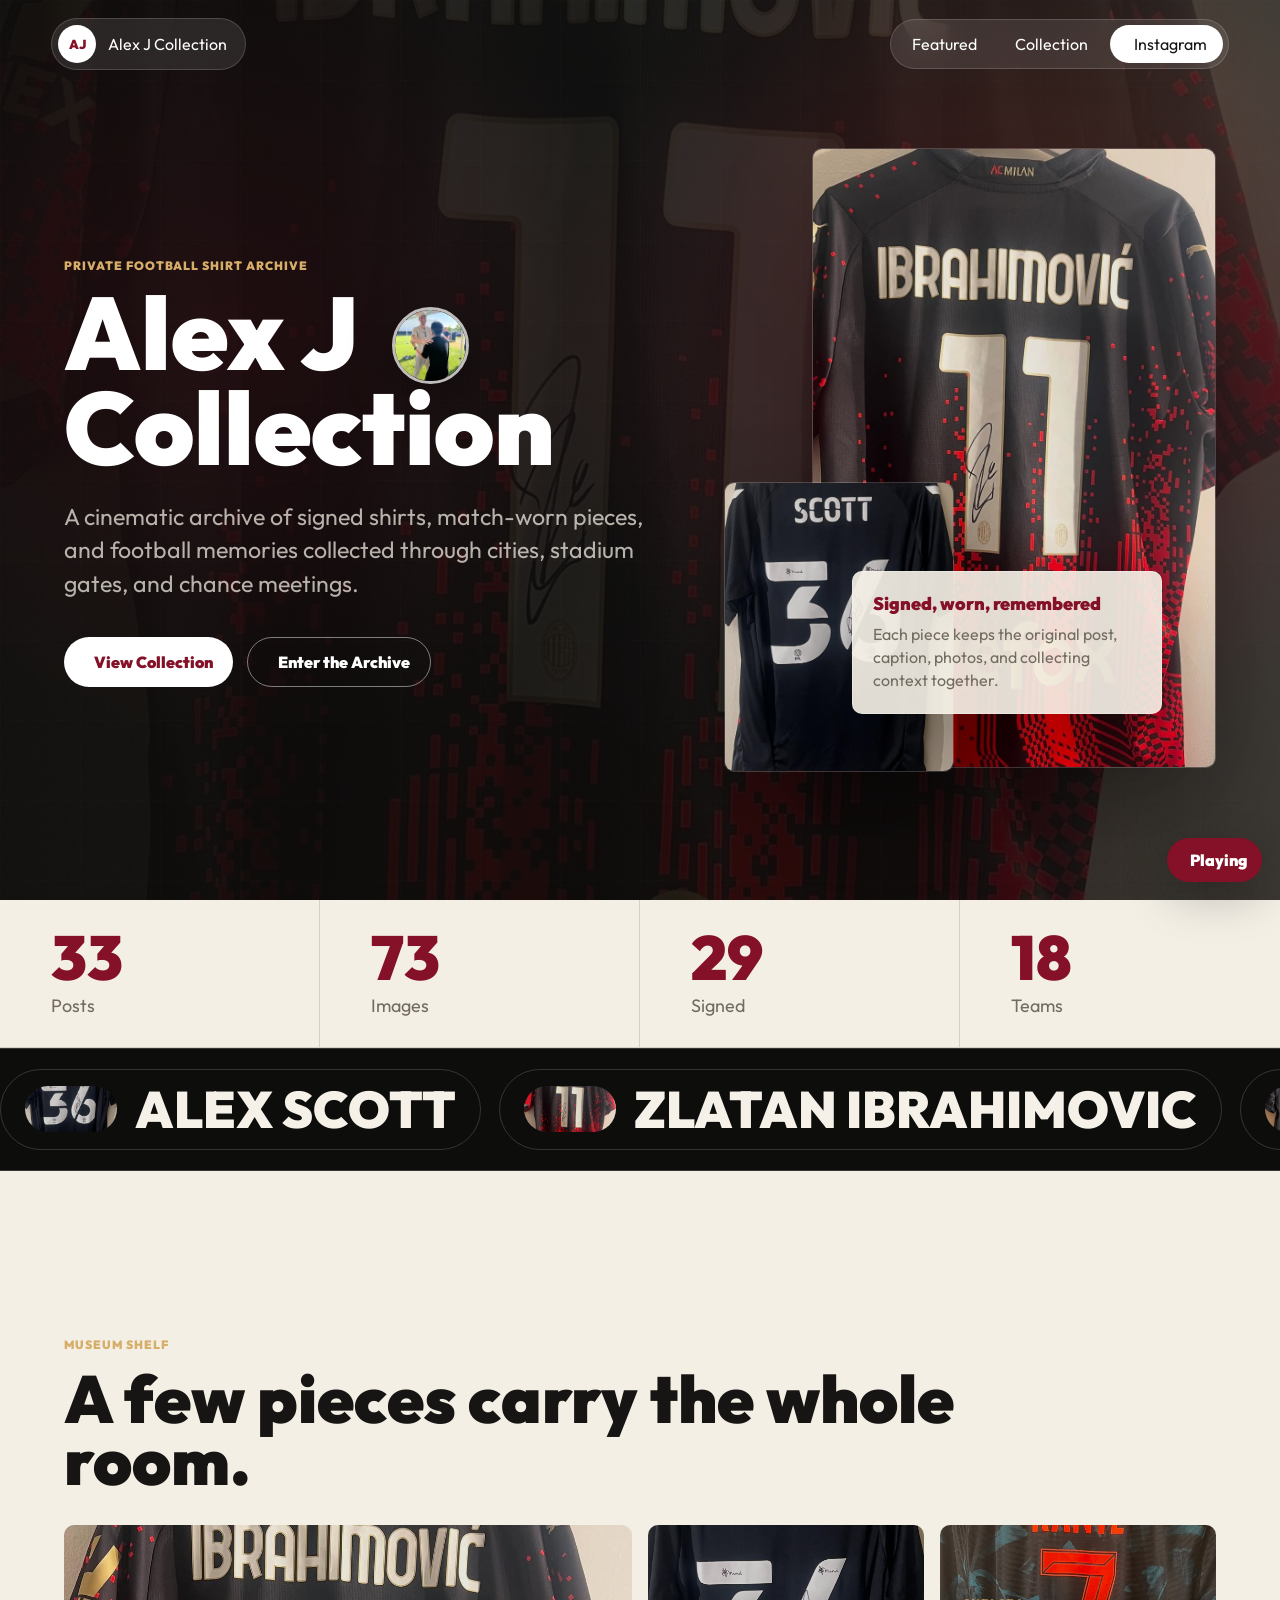
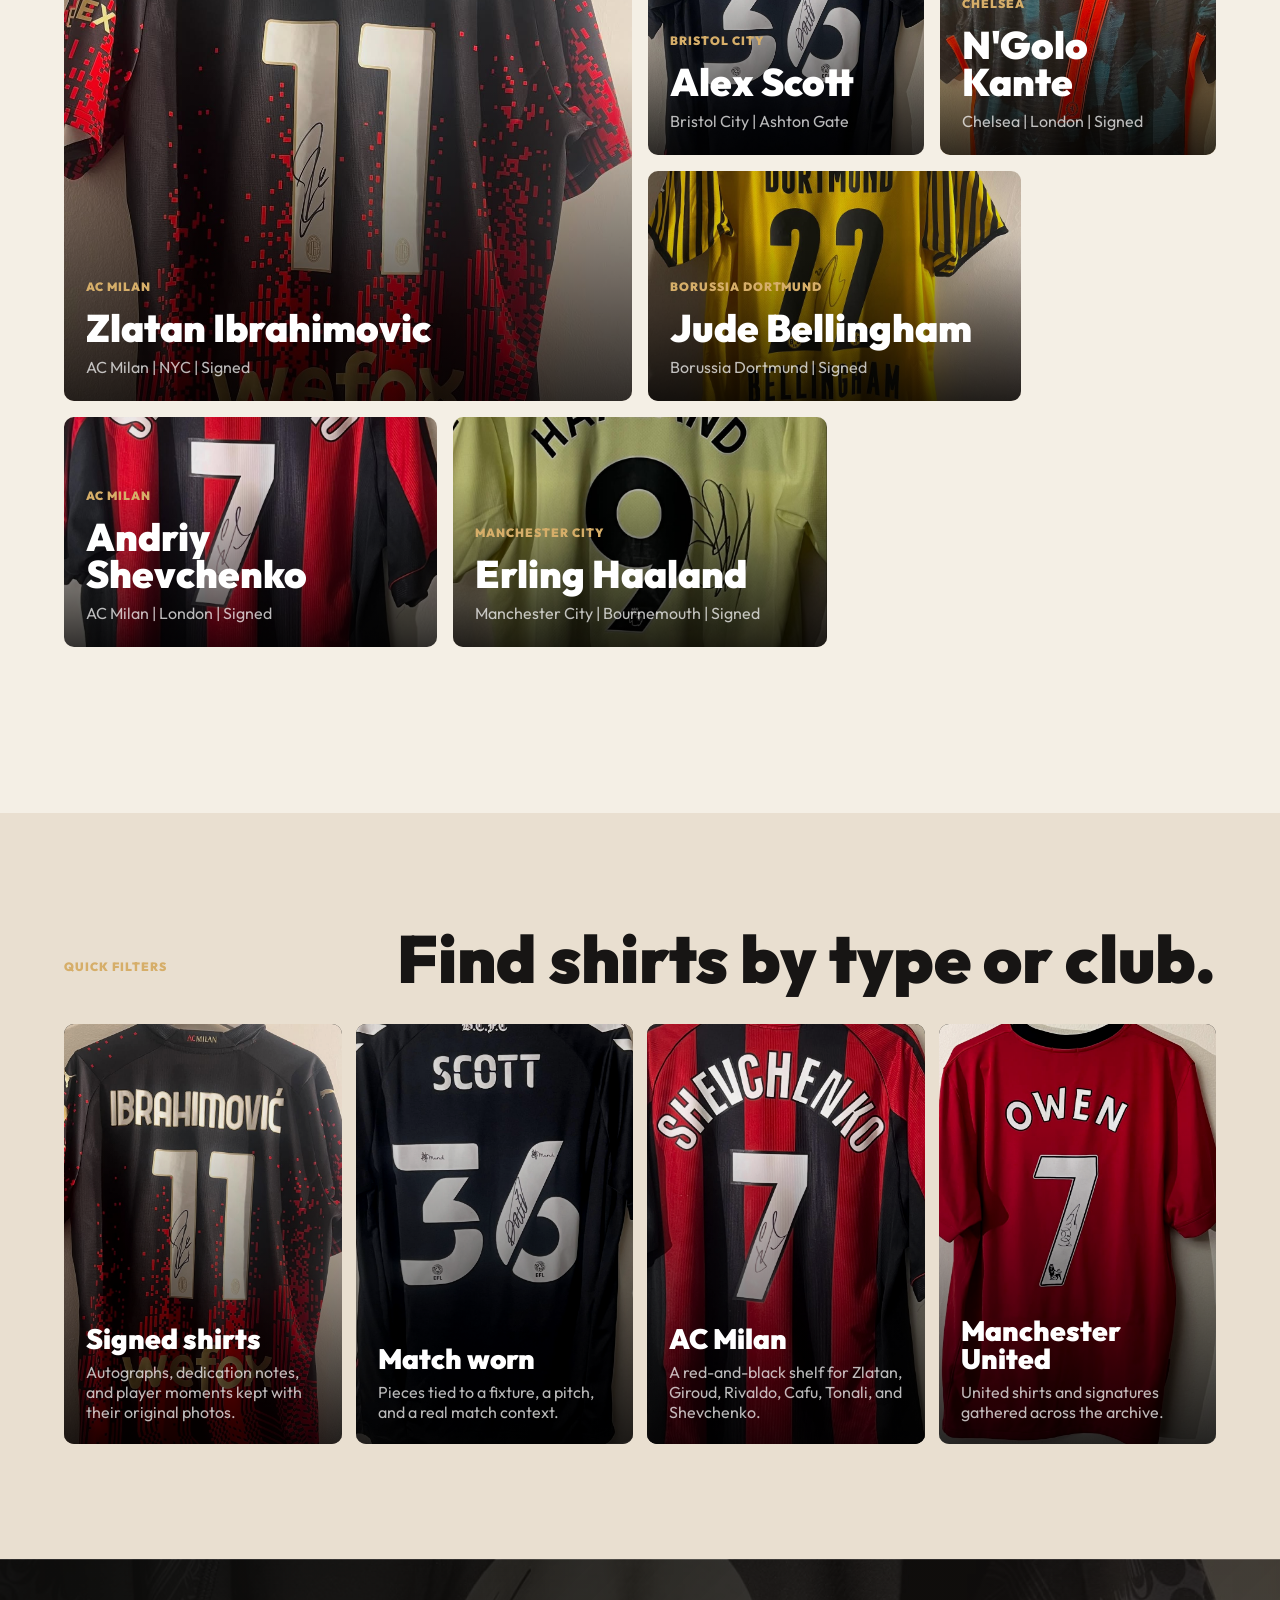
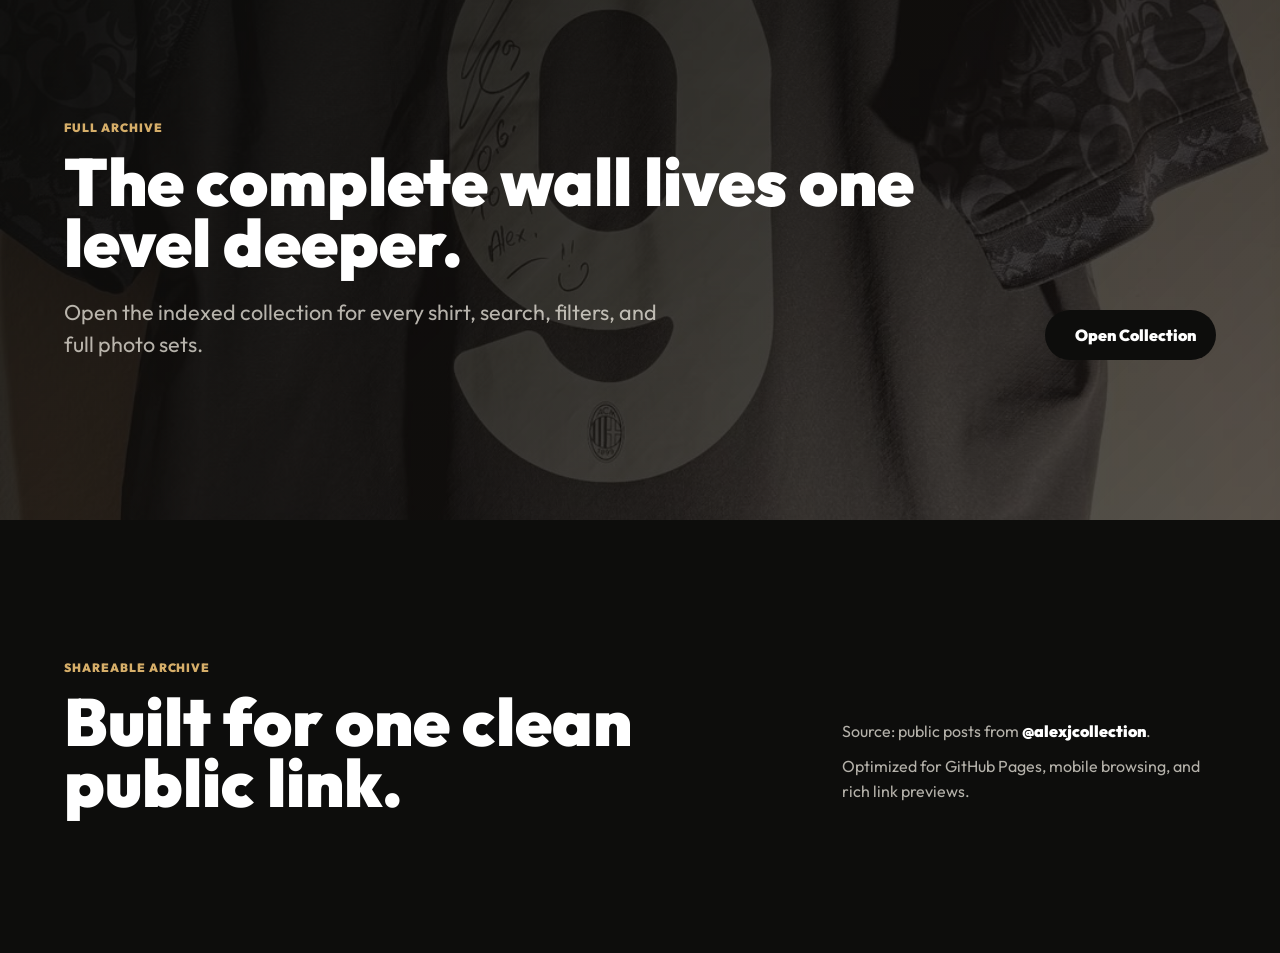
==== commit d1b0c047: "Add files via upload" ====
--- a/index.html
+++ b/index.html
@@ -26,7 +26,7 @@
     <link rel="preconnect" href="https://fonts.googleapis.com">
     <link rel="preconnect" href="https://fonts.gstatic.com" crossorigin>
     <link href="https://fonts.googleapis.com/css2?family=Outfit:wght@400;500;600;700;800;900&display=swap" rel="stylesheet">
-    <link rel="stylesheet" href="styles.css?v=20260523b">
+    <link rel="stylesheet" href="styles.css?v=20260523e">
   </head>
   <body>
     <header class="site-header" aria-label="Site navigation">
@@ -35,7 +35,8 @@
         <span>Alex J Collection</span>
       </a>
       <nav class="header-actions" aria-label="Primary">
-        <a href="#collection">Collection</a>
+        <a href="#featured">Featured</a>
+        <a href="collection.html">Collection</a>
         <a class="source-link" href="https://www.instagram.com/alexjcollection/" target="_blank" rel="noreferrer">
           <i data-lucide="instagram" aria-hidden="true"></i>
           <span class="source-label">Instagram</span>
@@ -55,9 +56,9 @@
           </h1>
           <p class="hero-lede">A cinematic archive of signed shirts, match-worn pieces, and football memories collected through cities, stadium gates, and chance meetings.</p>
           <div class="hero-actions" aria-label="Hero actions">
-            <a class="primary-action" href="#collection">
+            <a class="primary-action" href="collection.html">
               <i data-lucide="layout-grid" aria-hidden="true"></i>
-              Browse Shirts
+              View Collection
             </a>
             <a class="secondary-action" href="#featured">
               <i data-lucide="sparkles" aria-hidden="true"></i>
@@ -118,29 +119,16 @@
         <div id="accordionPanels" class="accordion-panels"></div>
       </section>
 
-      <section id="collection" class="collection-section" aria-labelledby="collection-title">
-        <div class="collection-heading">
-          <div>
-            <p class="quiet-label">Complete wall</p>
-            <h2 id="collection-title">Every shirt, indexed.</h2>
-          </div>
-          <p id="resultCount" class="result-count"></p>
+      <section id="collection" class="home-collection-cta" aria-labelledby="home-collection-title">
+        <div>
+          <p class="quiet-label">Full archive</p>
+          <h2 id="home-collection-title">The complete wall lives one level deeper.</h2>
+          <p>Open the indexed collection for every shirt, search, filters, and full photo sets.</p>
         </div>
-
-        <div class="toolbar" aria-label="Collection filters">
-          <label class="search-box" for="searchInput">
-            <i data-lucide="search" aria-hidden="true"></i>
-            <input id="searchInput" type="search" autocomplete="off" placeholder="Search player, team, place">
-          </label>
-          <div class="sort-control" aria-label="Sort collection">
-            <button class="sort-button active" type="button" data-sort="newest">Newest</button>
-            <button class="sort-button" type="button" data-sort="player">A-Z</button>
-            <button class="sort-button" type="button" data-sort="photos">Photos</button>
-          </div>
-        </div>
-
-        <div id="filterRail" class="filter-rail" aria-label="Filter by tag"></div>
-        <div id="cardsGrid" class="cards-grid" aria-live="polite"></div>
+        <a class="primary-action dark" href="collection.html">
+          <i data-lucide="arrow-right" aria-hidden="true"></i>
+          Open Collection
+        </a>
       </section>
     </main>
 
@@ -154,6 +142,11 @@
         <p>Optimized for GitHub Pages, mobile browsing, and rich link previews.</p>
       </div>
     </footer>
+
+    <button id="musicToggle" class="music-control" type="button" data-audio-src="assets/audio/glory-glory-tottenham-hotspur-tottenham-fc.mp3" data-autoplay="true" aria-label="Play background music">
+      <i data-lucide="volume-2" aria-hidden="true"></i>
+      <span>BGM</span>
+    </button>
 
     <dialog id="detailDialog" class="detail-dialog" aria-labelledby="dialogTitle">
       <button class="dialog-close" type="button" aria-label="Close detail">
@@ -187,6 +180,6 @@
     <script src="https://unpkg.com/lucide@latest/dist/umd/lucide.min.js"></script>
     <script src="https://cdn.jsdelivr.net/npm/gsap@3.12.5/dist/gsap.min.js"></script>
     <script src="https://cdn.jsdelivr.net/npm/gsap@3.12.5/dist/ScrollTrigger.min.js"></script>
-    <script type="module" src="app.js?v=20260523b"></script>
+    <script type="module" src="app.js?v=20260523e"></script>
   </body>
 </html>
--- a/styles.css
+++ b/styles.css
@@ -646,6 +646,90 @@
   color: var(--text);
 }
 
+.home-collection-cta {
+  align-items: end;
+  background:
+    linear-gradient(135deg, rgba(13, 13, 12, 0.92), rgba(23, 18, 15, 0.72)),
+    url("assets/media/DRhikp9EXXX-01.jpg") center / cover no-repeat;
+  border-top: 1px solid rgba(255, 255, 255, 0.12);
+  color: #fff;
+  display: grid;
+  gap: 26px;
+  grid-template-columns: minmax(0, 1fr) auto;
+  min-height: 520px;
+  padding: clamp(82px, 13vw, 160px) clamp(18px, 5vw, 76px);
+}
+
+.home-collection-cta > div {
+  max-width: 880px;
+}
+
+.home-collection-cta h2 {
+  max-width: 880px;
+}
+
+.home-collection-cta p:not(.quiet-label) {
+  color: var(--ink-soft);
+  font-size: clamp(1.05rem, 2vw, 1.35rem);
+  line-height: 1.45;
+  margin: 24px 0 0;
+  max-width: 600px;
+}
+
+.collection-page {
+  background: #f7f2e9;
+  color: var(--text);
+}
+
+.collection-hero {
+  align-items: end;
+  background:
+    radial-gradient(circle at 8% 22%, rgba(132, 17, 39, 0.22), transparent 28rem),
+    linear-gradient(135deg, #f4efe5 0%, #e9dfd0 100%);
+  color: var(--text);
+  display: grid;
+  gap: clamp(28px, 5vw, 72px);
+  grid-template-columns: minmax(0, 1fr) minmax(260px, 420px);
+  min-height: 640px;
+  padding: clamp(124px, 15vw, 190px) clamp(18px, 5vw, 76px) clamp(58px, 9vw, 110px);
+}
+
+.collection-hero h1 {
+  color: var(--text);
+  font-size: clamp(3.4rem, 8vw, 8rem);
+  font-weight: 900;
+  letter-spacing: 0;
+  line-height: 0.86;
+  margin: 0;
+  max-width: 960px;
+}
+
+.collection-hero p:not(.quiet-label) {
+  color: var(--muted);
+  font-size: clamp(1.05rem, 2vw, 1.36rem);
+  line-height: 1.45;
+  margin: 28px 0 0;
+  max-width: 680px;
+}
+
+.collection-hero-image {
+  aspect-ratio: 4 / 5;
+  border: 1px solid rgba(23, 21, 20, 0.16);
+  border-radius: 10px;
+  box-shadow: 0 30px 78px rgba(23, 21, 20, 0.18);
+  overflow: hidden;
+}
+
+.collection-hero-image img {
+  height: 100%;
+  object-fit: cover;
+  width: 100%;
+}
+
+.collection-page-section {
+  padding-top: clamp(64px, 9vw, 112px);
+}
+
 .result-count {
   color: var(--muted);
   margin: 0;
@@ -722,7 +806,11 @@
   max-width: 1320px;
   overflow-x: auto;
   padding-bottom: 8px;
-  scrollbar-width: thin;
+  scrollbar-width: none;
+}
+
+.filter-rail::-webkit-scrollbar {
+  display: none;
 }
 
 .filter-chip {
@@ -1012,6 +1100,43 @@
   white-space: pre-line;
 }
 
+.music-control {
+  align-items: center;
+  background: rgba(255, 255, 255, 0.92);
+  border: 1px solid rgba(23, 21, 20, 0.16);
+  border-radius: 999px;
+  bottom: 18px;
+  box-shadow: 0 16px 46px rgba(0, 0, 0, 0.22);
+  color: var(--text);
+  cursor: pointer;
+  display: inline-flex;
+  font-weight: 900;
+  gap: 8px;
+  min-height: 44px;
+  padding: 0 14px;
+  position: fixed;
+  right: 18px;
+  z-index: 18;
+  backdrop-filter: blur(18px);
+}
+
+.music-control.is-playing {
+  background: var(--red);
+  border-color: var(--red);
+  color: #fff;
+}
+
+.music-control.is-blocked {
+  border-color: rgba(132, 17, 39, 0.32);
+  color: var(--red);
+}
+
+.music-control.is-missing {
+  color: var(--muted);
+  cursor: default;
+  opacity: 0.72;
+}
+
 .empty-state {
   align-items: center;
   border: 1px dashed var(--line-dark);
@@ -1137,6 +1262,19 @@
     grid-template-columns: 1fr;
   }
 
+  .home-collection-cta,
+  .collection-hero {
+    grid-template-columns: 1fr;
+  }
+
+  .collection-hero {
+    min-height: auto;
+  }
+
+  .collection-hero-image {
+    max-width: 420px;
+  }
+
   .dialog-gallery {
     min-height: 54vh;
   }
@@ -1209,9 +1347,28 @@
 
   .featured-section,
   .accordion-section,
-  .collection-section {
+  .collection-section,
+  .home-collection-cta {
     padding-left: 14px;
     padding-right: 14px;
+  }
+
+  .collection-hero {
+    padding-left: 20px;
+    padding-right: 20px;
+  }
+
+  .collection-hero h1 {
+    font-size: 3.7rem;
+  }
+
+  .home-collection-cta {
+    align-items: start;
+    min-height: 440px;
+  }
+
+  .home-collection-cta .primary-action.dark {
+    width: 100%;
   }
 
   .section-heading,
@@ -1250,4 +1407,10 @@
   .dialog-gallery {
     min-height: 48vh;
   }
-}
+
+  .music-control {
+    bottom: 12px;
+    min-height: 40px;
+    right: 12px;
+  }
+}
